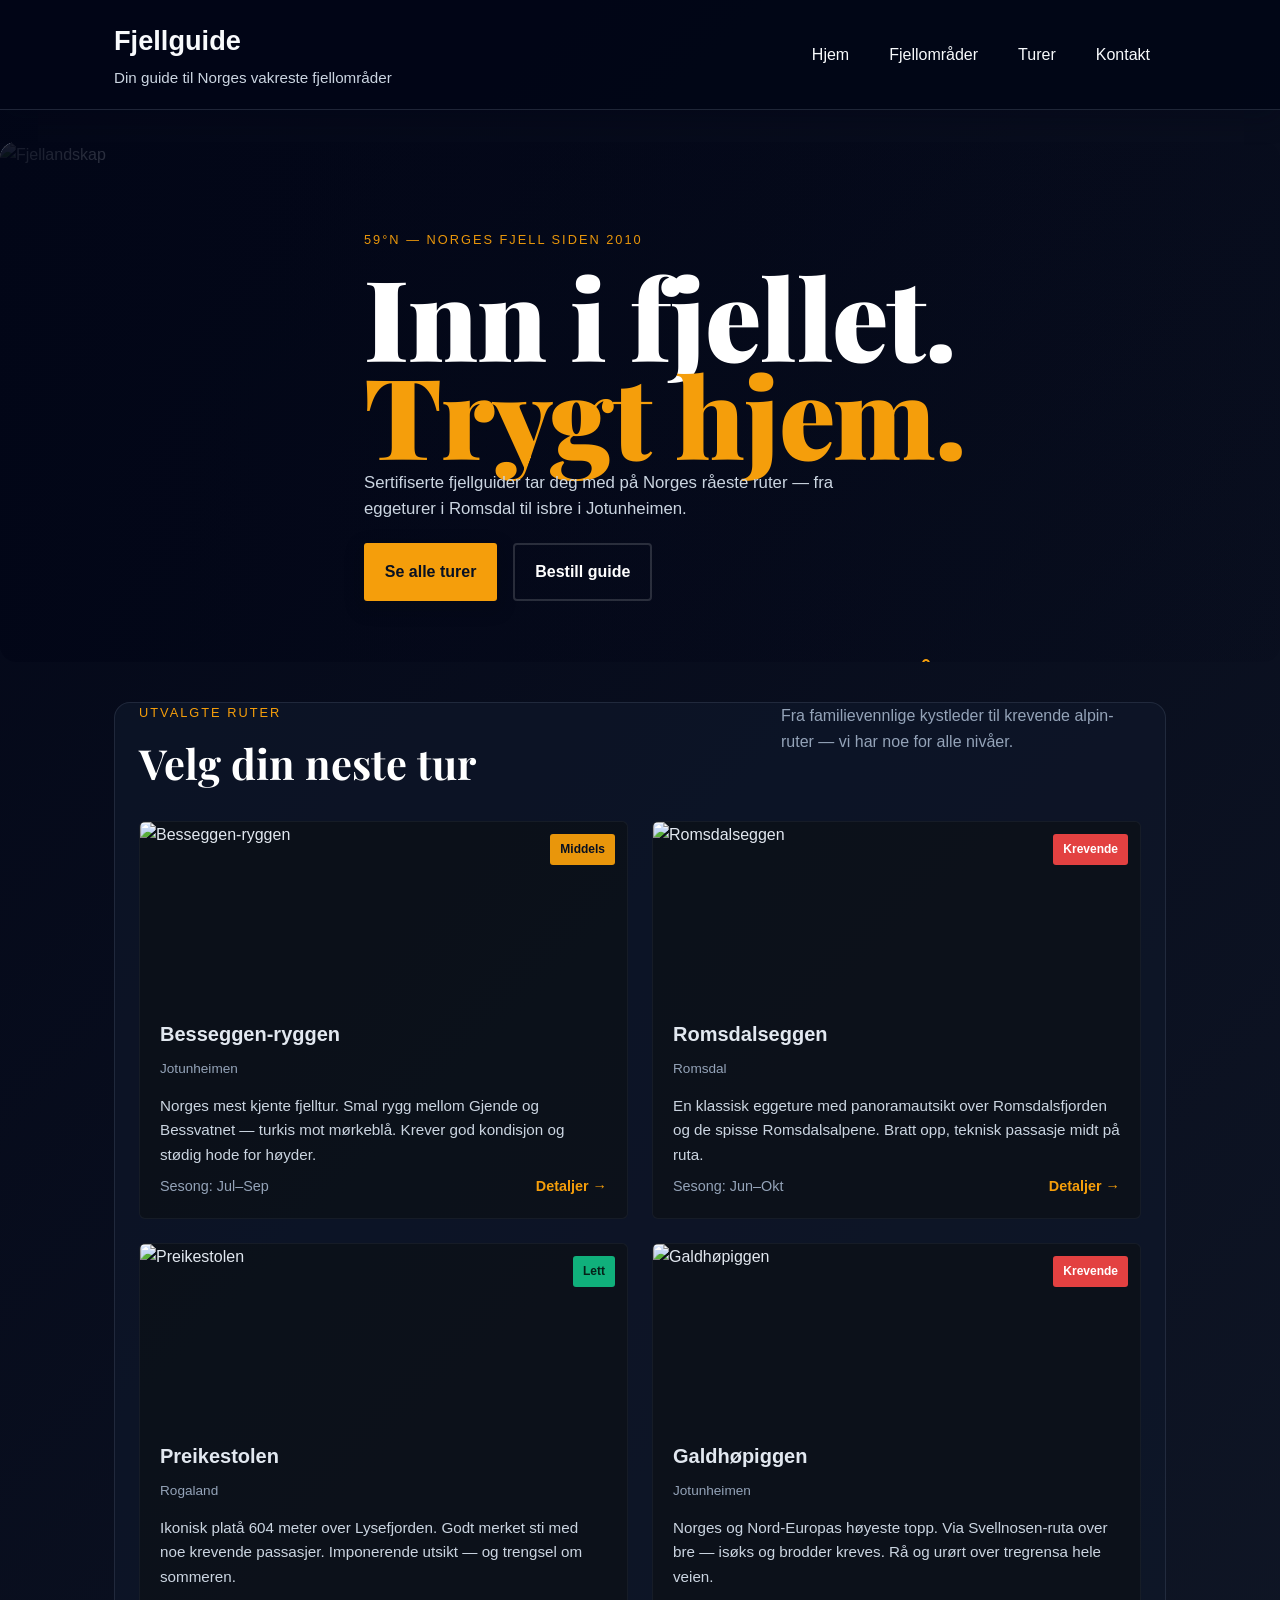
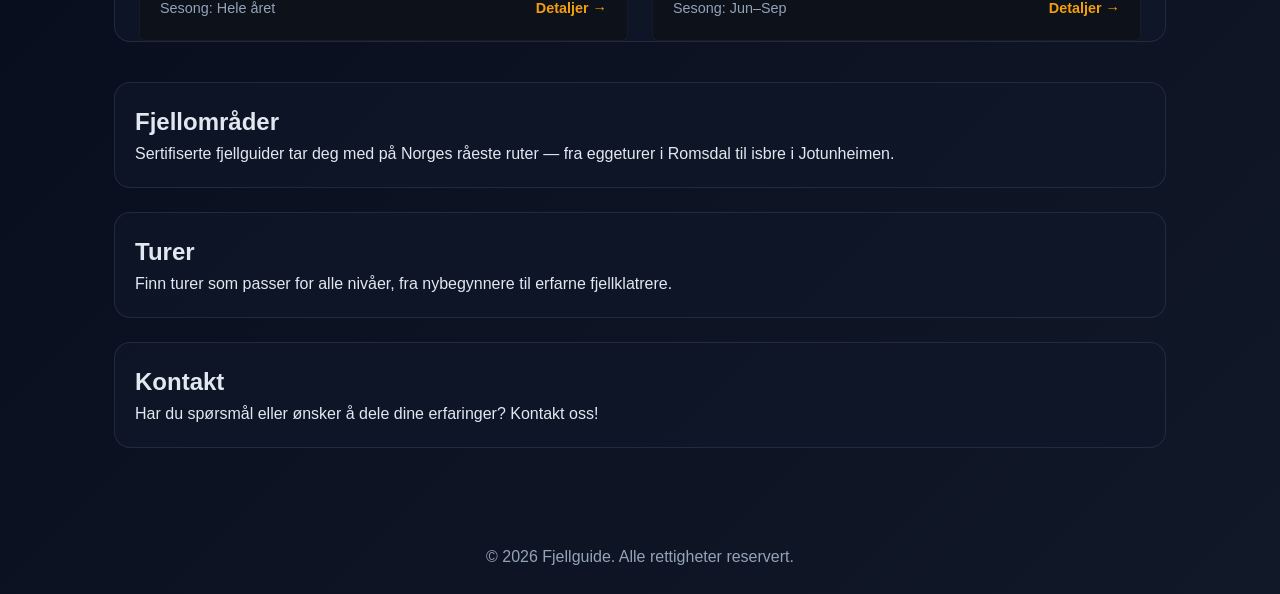
==== index.html @ 1e98d2ce "Init" ====
<!DOCTYPE html>
<html lang="en">
<head>
    <meta charset="UTF-8">
    <meta name="viewport" content="width=device-width, initial-scale=1.0">
    <title>Fjellguide</title>
    <link rel="stylesheet" href="css/style.css">
    <link href="https://fonts.googleapis.com/css2?family=Playfair+Display:wght@700;900&family=Inter:wght@300;400;600;700&display=swap" rel="stylesheet">
</head>
<body>
    <header class="site-header">
        <div class="header-content">
            <div class="brand">
                <h1>Fjellguide</h1>
                <h3>Din guide til Norges vakreste fjellområder</h3>
            </div>
            <nav class="top-nav">
                <ul>
                    <li><a href="index.html">Hjem</a></li>
                    <li><a href="#fjellområder">Fjellområder</a></li>
                    <li><a href="#turer">Turer</a></li>
                    <li><a href="#kontakt">Kontakt</a></li>
                </ul>
            </nav>
        </div>
    </header>
    <main>
        <section class="hero-section">
            <div class="hero-image">
                <img src="https://images.unsplash.com/photo-1775384354534-28cd63373a40?w=1600&h=900&fit=crop&auto=format" alt="Fjellandskap">
                <div class="hero-overlay">
                    <div class="hero-inner">
                        <div class="hero-topline">59°N — Norges fjell siden 2010</div>
                        <h1 class="hero-title">Inn i fjellet.<br><span class="accent">Trygt hjem.</span></h1>
                        <p class="hero-sub">Sertifiserte fjellguider tar deg med på Norges råeste ruter — fra eggeturer i Romsdal til isbre i Jotunheimen.</p>

                        <div class="hero-cta">
                            <a class="btn btn-primary" href="#turer">Se alle turer</a>
                            <a class="btn btn-outline" href="#kontakt">Bestill guide</a>
                        </div>

                        <div class="hero-stats">
                            <div class="stat">
                                <div class="stat-number">140+</div>
                                <div class="stat-label">Turer gjennomført</div>
                            </div>
                            <div class="stat">
                                <div class="stat-number">3</div>
                                <div class="stat-label">IFMGA-guider</div>
                            </div>
                            <div class="stat">
                                <div class="stat-number">100%</div>
                                <div class="stat-label">Sikkerhetsfokus</div>
                            </div>
                            <div class="stat">
                                <div class="stat-number">14 år</div>
                                <div class="stat-label">Erfaring i felt</div>
                            </div>
                        </div>
                    </div>
                </div>
            </div>
        </section>

        <section class="routes-section">
            <div class="section-inner">
                <div class="section-heading">
                    <div>
                        <div class="eyebrow">Utvalgte ruter</div>
                        <h2>Velg din neste tur</h2>
                    </div>
                    <p class="section-intro">Fra familievennlige kystleder til krevende alpin-ruter — vi har noe for alle nivåer.</p>
                </div>

                <div class="routes-grid" id="routes-grid">
                    <!-- Route cards will be rendered here by JavaScript -->
                </div>

                <!-- Modal for route details -->
                <div id="route-modal" class="modal" aria-hidden="true">
                    <div class="modal-backdrop" data-close></div>
                    <div class="modal-content" role="dialog" aria-modal="true" aria-labelledby="modal-title">
                        <button class="modal-close" data-close>⨯ Lukk</button>
                        <div class="modal-grid">
                            <div class="modal-media">
                                <img src="" alt="">
                            </div>
                            <div class="modal-body">
                                <h3 id="modal-title">Tittel</h3>
                                <div class="muted modal-region">Region</div>
                                <p class="modal-desc">Beskrivelse</p>

                                <div class="modal-meta">
                                    <div>
                                        <div class="meta-label">Distanse</div>
                                        <div class="meta-value modal-distance">—</div>
                                    </div>
                                    <div>
                                        <div class="meta-label">Høyde</div>
                                        <div class="meta-value modal-elevation">—</div>
                                    </div>
                                    <div>
                                        <div class="meta-label">Varighet</div>
                                        <div class="meta-value modal-duration">—</div>
                                    </div>
                                </div>

                                <div class="modal-season muted">Sesong: <span class="modal-season-val">—</span></div>
                            </div>
                        </div>
                    </div>
                </div>
            </div>
        </section>

        <section id="fjellområder">
            <h2>Fjellområder</h2>
            <p>Sertifiserte fjellguider tar deg med på Norges råeste ruter — fra eggeturer i Romsdal til isbre i Jotunheimen.</p>
        </section>
        <section id="turer">
            <h2>Turer</h2>
            <p>Finn turer som passer for alle nivåer, fra nybegynnere til erfarne fjellklatrere.</p>
        </section>
        <section id="kontakt">
            <h2>Kontakt</h2>
            <p>Har du spørsmål eller ønsker å dele dine erfaringer? Kontakt oss!</p>
        </section>
    </main>
    <footer>
        <p>&copy; 2026 Fjellguide. Alle rettigheter reservert.</p>
    </footer>
        <script>
                const ROUTES = [
                    {
                        id: 1,
                        name: "Besseggen-ryggen",
                        region: "Jotunheimen",
                        difficulty: "Middels",
                        duration: "6–8 timer",
                        elevation: "1743 moh",
                        distance: "18 km",
                        season: "Jul–Sep",
                        description:
                            "Norges mest kjente fjelltur. Smal rygg mellom Gjende og Bessvatnet — turkis mot mørkeblå. Krever god kondisjon og stødig hode for høyder.",
                        img: "https://images.unsplash.com/photo-1603084612671-be628f06dc06?w=800&h=520&fit=crop&auto=format",
                    },
                    {
                        id: 2,
                        name: "Romsdalseggen",
                        region: "Romsdal",
                        difficulty: "Krevende",
                        duration: "7–9 timer",
                        elevation: "1550 moh",
                        distance: "23 km",
                        season: "Jun–Okt",
                        description:
                            "En klassisk eggeture med panoramautsikt over Romsdalsfjorden og de spisse Romsdalsalpene. Bratt opp, teknisk passasje midt på ruta.",
                        img: "https://images.unsplash.com/photo-1518124880777-cf8c82231ffb?w=800&h=520&fit=crop&auto=format",
                    },
                    {
                        id: 3,
                        name: "Preikestolen",
                        region: "Rogaland",
                        difficulty: "Lett",
                        duration: "3–4 timer",
                        elevation: "604 moh",
                        distance: "8 km",
                        season: "Hele året",
                        description:
                            "Ikonisk platå 604 meter over Lysefjorden. Godt merket sti med noe krevende passasjer. Imponerende utsikt — og trengsel om sommeren.",
                        img: "https://images.unsplash.com/photo-1568376843280-2f6211bff966?w=800&h=520&fit=crop&auto=format",
                    },
                    {
                        id: 4,
                        name: "Galdhøpiggen",
                        region: "Jotunheimen",
                        difficulty: "Krevende",
                        duration: "8–10 timer",
                        elevation: "2469 moh",
                        distance: "16 km",
                        season: "Jun–Sep",
                        description:
                            "Norges og Nord-Europas høyeste topp. Via Svellnosen-ruta over bre — isøks og brodder kreves. Rå og urørt over tregrensa hele veien.",
                        img: "https://images.unsplash.com/photo-1520900575852-d7f230066c2d?w=800&h=520&fit=crop&auto=format",
                    },
                ];

                function renderRoutes() {
                    const container = document.getElementById('routes-grid');
                    if (!container) return;
                    container.innerHTML = ROUTES.map(r => `
                        <article class="route-card">
                            <div class="card-media">
                                <img src="${r.img}" alt="${r.name}">
                                <span class="badge ${r.difficulty === 'Krevende' ? 'badge-danger' : r.difficulty === 'Lett' ? 'badge-easy' : ''}">${r.difficulty}</span>
                            </div>
                            <div class="card-body">
                                <h3>${r.name}</h3>
                                <div class="muted">${r.region}</div>
                                <p>${r.description}</p>
                                <div class="card-footer">
                                    <div class="season">Sesong: ${r.season}</div>
                                    <a class="details" href="#" data-id="${r.id}">Detaljer →</a>
                                </div>
                            </div>
                        </article>
                    `).join('');
                    // attach click handler via delegation
                    container.querySelectorAll('.details').forEach(a => a.addEventListener('click', e => {
                        e.preventDefault();
                        const id = parseInt(a.getAttribute('data-id'), 10);
                        openRouteModal(id);
                    }));
                }

                document.addEventListener('DOMContentLoaded', renderRoutes);

                // Modal functions
                const modal = document.getElementById('route-modal');
                function openRouteModal(id) {
                    const r = ROUTES.find(x => x.id === id);
                    if (!r) return;
                    modal.querySelector('.modal-media img').src = r.img;
                    modal.querySelector('.modal-media img').alt = r.name;
                    modal.querySelector('#modal-title').textContent = r.name;
                    modal.querySelector('.modal-region').textContent = r.region;
                    modal.querySelector('.modal-desc').textContent = r.description;
                    modal.querySelector('.modal-distance').textContent = r.distance;
                    modal.querySelector('.modal-elevation').textContent = r.elevation;
                    modal.querySelector('.modal-duration').textContent = r.duration;
                    modal.querySelector('.modal-season-val').textContent = r.season;
                    modal.setAttribute('aria-hidden', 'false');
                    document.body.classList.add('modal-open');
                }

                function closeRouteModal() {
                    modal.setAttribute('aria-hidden', 'true');
                    document.body.classList.remove('modal-open');
                }

                // close on backdrop or close button
                modal.addEventListener('click', (e) => {
                    if (e.target.closest('[data-close]')) closeRouteModal();
                });

                // close on Esc
                document.addEventListener('keydown', (e) => {
                    if (e.key === 'Escape' && document.body.classList.contains('modal-open')) closeRouteModal();
                });
        </script>
</body>
</html>
---- css/style.css ----
* {
    margin: 0;
    padding: 0;
    box-sizing: border-box;
}

/* Prevent occasional horizontal scroll from full-bleed sections */
html, body {
    max-width: 100%;
    overflow-x: hidden;
}

body {
    font-family: Arial, sans-serif;
    line-height: 1.6;
    color: #e2e8f0;
    font-size: 1rem;
    background: linear-gradient(135deg, #020617 0%, #111827 100%);
}

.site-header {
    background: rgba(2, 6, 23, 0.95);
    color: #f8fafc;
    padding: 1.2rem 0;
    border-bottom: 1px solid rgba(148, 163, 184, 0.2);
    box-shadow: 0 8px 24px rgba(2, 6, 23, 0.25);
}

.header-content {
    max-width: 1100px;
    margin: 0 auto;
    padding: 0 1.5rem;
    display: flex;
    justify-content: space-between;
    align-items: center;
    gap: 1rem;
}

.brand h1 {
    font-size: 1.7rem;
    margin-bottom: 0.2rem;
}

.brand h3 {
    font-size: 0.95rem;
    font-weight: 400;
    color: #cbd5e1;
}

.top-nav ul {
    display: flex;
    gap: 0.5rem;
    list-style: none;
}

.top-nav a {
    color: #f8fafc;
    text-decoration: none;
    padding: 0.7rem 1rem;
    border-radius: 999px;
    transition: background-color 0.2s ease, color 0.2s ease;
}

.top-nav a:hover,
.top-nav a:focus {
    background-color: #38bdf8;
    color: #020617;
}

main {
    max-width: 1100px;
    margin: 0 auto;
    padding: 2rem 1.5rem 3rem;
}

section {
    margin-bottom: 1.5rem;
    padding: 1.25rem;
    background: rgba(15, 23, 42, 0.7);
    border: 1px solid rgba(148, 163, 184, 0.15);
    border-radius: 1rem;
}

.hero-section {
    padding: 0;
    background: transparent;
    border: none;
    /* safer full-bleed: center then extend to viewport edges */
    position: relative;
    left: 50%;
    right: 50%;
    margin-left: -50vw;
    margin-right: -50vw;
    width: 100vw;
    overflow: hidden;
}

.hero-image {
    position: relative;
    overflow: hidden;
    border-radius: 0;
    min-height: 520px;
}

.hero-image img {
    width: 100%;
    height: 100%;
    object-fit: cover;
    display: block;
}


.hero-overlay {
    position: absolute;
    inset: 0;
    background: linear-gradient(90deg, rgba(2, 6, 23, 0.75) 0%, rgba(2, 6, 23, 0.2) 100%);
    display: flex;
    flex-direction: column;
    justify-content: flex-start;
    padding: 0;
    color: #f8fafc;
}

.hero-inner {
    max-width: 760px;
    margin: 0 auto;
    padding: 5.5rem 3rem 2rem 6.5rem; /* push text further left */
}

.hero-overlay h2 {
    font-size: 2rem;
    margin-bottom: 0.5rem;
}

.hero-overlay p {
    font-size: 1.05rem;
    max-width: 500px;
}

/* New hero styles to match provided design */
.hero-topline {
    font-size: 0.8rem;
    letter-spacing: 2px;
    text-transform: uppercase;
    color: #f59e0b;
    margin-bottom: 1rem;
    opacity: 0.95;
}

.hero-title {
    font-family: 'Playfair Display', Georgia, serif;
    font-weight: 900;
    font-size: 7rem;
    line-height: 0.88;
    margin: 0 0 0.35rem 0;
    color: #fff;
    letter-spacing: -1px;
}

.hero-title .accent {
    color: #f59e0b;
}

.hero-sub {
    color: #cbd5e1;
    max-width: 560px;
    margin-bottom: 1.25rem;
    font-size: 1.05rem;
}

.hero-cta {
    display: flex;
    gap: 1rem;
    margin-bottom: 1.25rem;
}

.btn {
    display: inline-block;
    padding: 0.85rem 1.25rem;
    border-radius: 4px;
    text-decoration: none;
    font-weight: 600;
}

.btn-primary {
    background: #f59e0b;
    color: #071022;
}

.btn-outline {
    border: 2px solid rgba(255,255,255,0.15);
    color: #fff;
    background: transparent;
}

.hero-stats {
    display: flex;
    gap: 3.25rem;
    margin-top: 3rem;
    align-items: flex-end;
}

.stat {
    display: flex;
    flex-direction: column;
}

.stat-number {
    font-weight: 900;
    color: #f59e0b;
    font-size: 2rem;
}

/* Align stats lower-left like reference */
.hero-inner .hero-stats { order: 3; }

/* Make primary CTA bolder and larger */
.btn-primary {
    padding: 1rem 1.3rem;
    border-radius: 3px;
    box-shadow: 0 6px 18px rgba(5,10,15,0.35);
}

/* Slightly reduce overall overlay opacity to show more image */
.hero-overlay { background: linear-gradient(90deg, rgba(2,6,23,0.86) 0%, rgba(2,6,23,0.45) 28%, rgba(2,6,23,0.08) 100%); }

/* stronger left-side overlay and image positioning to match reference */
.hero-overlay {
    background: linear-gradient(90deg, rgba(2, 6, 23, 0.92) 0%, rgba(2, 6, 23, 0.55) 30%, rgba(2,6,23,0.15) 100%);
}
.hero-image img { object-position: center right; }

.stat-label {
    font-size: 0.75rem;
    text-transform: uppercase;
    color: rgba(203,213,225,0.8);
    letter-spacing: 1px;
}

@media (max-width: 900px) {
    .hero-title { font-size: 3rem; }
    .hero-image { min-height: 420px; }
    .hero-inner { padding: 3.25rem 1.25rem 1.5rem; max-width: 620px; padding-left: 2.25rem; }
}

@media (max-width: 600px) {
    .header-content { padding: 0 1rem; }
    .hero-title { font-size: 2.1rem; }
    .hero-inner { padding: 2rem 1rem; max-width: 100%; }
    .hero-stats { gap: 1rem; flex-wrap: wrap; }
}

footer {
    text-align: center;
    padding: 1.5rem;
    color: #94a3b8;
}

/* Routes / Cards section */
.routes-section {
    max-width: 1100px;
    margin: 2.5rem auto;
    padding: 0 1.5rem;
}

.section-heading {
    display: flex;
    justify-content: space-between;
    gap: 1.5rem;
    align-items: flex-start;
    margin-bottom: 1.25rem;
}

.eyebrow {
    color: #f59e0b;
    text-transform: uppercase;
    letter-spacing: 2px;
    font-size: 0.8rem;
    margin-bottom: 0.4rem;
}

.section-heading h2 {
    font-family: 'Playfair Display', Georgia, serif;
    font-size: 2.6rem;
    margin: 0;
    color: #fff;
}

.section-intro {
    color: #94a3b8;
    max-width: 360px;
}

.routes-grid {
    display: grid;
    grid-template-columns: repeat(2, 1fr);
    gap: 1.5rem;
    margin-top: 1.5rem;
}

.route-card {
    background: rgba(12,16,19,0.6);
    border: 1px solid rgba(148,163,184,0.08);
    border-radius: 6px;
    overflow: hidden;
    display: flex;
    flex-direction: column;
}

.card-media {
    position: relative;
    height: 180px;
    overflow: hidden;
}

.card-media img {
    width: 100%;
    height: 100%;
    object-fit: cover;
    display: block;
    transition: transform 0.4s ease;
}

.route-card:hover .card-media img { transform: scale(1.03); }

.badge {
    position: absolute;
    right: 12px;
    top: 12px;
    background: rgba(245,158,11,0.95);
    color: #071022;
    padding: 6px 10px;
    border-radius: 3px;
    font-weight: 700;
    font-size: 0.75rem;
}

.badge-danger { background: rgba(239,68,68,0.95); color: #fff; }
.badge-easy { background: rgba(16,185,129,0.95); color: #062018; }

.card-body {
    padding: 1rem 1.25rem 1.25rem;
    display: flex;
    flex-direction: column;
    gap: 0.5rem;
}

.card-body h3 {
    margin: 0;
    font-size: 1.25rem;
}

.muted { color: #94a3b8; font-size: 0.85rem; }

.card-body p { color: #cbd5e1; font-size: 0.95rem; margin-top: 0.4rem; }

.card-footer {
    margin-top: auto;
    display: flex;
    justify-content: space-between;
    align-items: center;
    color: #94a3b8;
    font-size: 0.9rem;
}

.details { color: #f59e0b; text-decoration: none; font-weight: 700; }

@media (max-width: 900px) {
    .routes-grid { grid-template-columns: 1fr; }
    .section-heading { flex-direction: column; align-items: flex-start; }
}

/* Modal styles */
.modal {
    position: fixed;
    inset: 0;
    display: none;
    align-items: center;
    justify-content: center;
    z-index: 1200;
}
.modal[aria-hidden="false"] { display: flex; }
.modal-backdrop {
    position: absolute;
    inset: 0;
    background: rgba(2,6,23,0.6);
}
.modal-content {
    position: relative;
    width: min(1100px, 96%);
    max-height: 86vh;
    overflow: auto;
    background: linear-gradient(180deg, rgba(6,10,15,0.95), rgba(8,12,16,0.98));
    border-radius: 8px;
    padding: 1rem;
    box-shadow: 0 20px 60px rgba(2,6,23,0.6);
}
.modal-close {
    position: absolute;
    right: 12px;
    top: 12px;
    background: transparent;
    border: none;
    color: #f59e0b;
    font-weight: 700;
    cursor: pointer;
}
.modal-grid { display: grid; grid-template-columns: 1fr 1fr; gap: 1rem; align-items: start; }
.modal-media img { width: 100%; height: 100%; object-fit: cover; border-radius: 6px; }
.modal-body { padding: 0.5rem 0; }
.modal-desc { color: #cbd5e1; margin: 0.5rem 0 1rem; }
.modal-meta { display:flex; gap: 2rem; margin-top: 1rem; }
.meta-label { color: #94a3b8; font-size: 0.75rem; text-transform: uppercase; }
.meta-value { font-weight: 800; color: #fff; }
.modal-season { margin-top: 1rem; color: #94a3b8; }

@media (max-width: 800px) { .modal-grid { grid-template-columns: 1fr; } .modal-content { padding: 0.75rem; } }
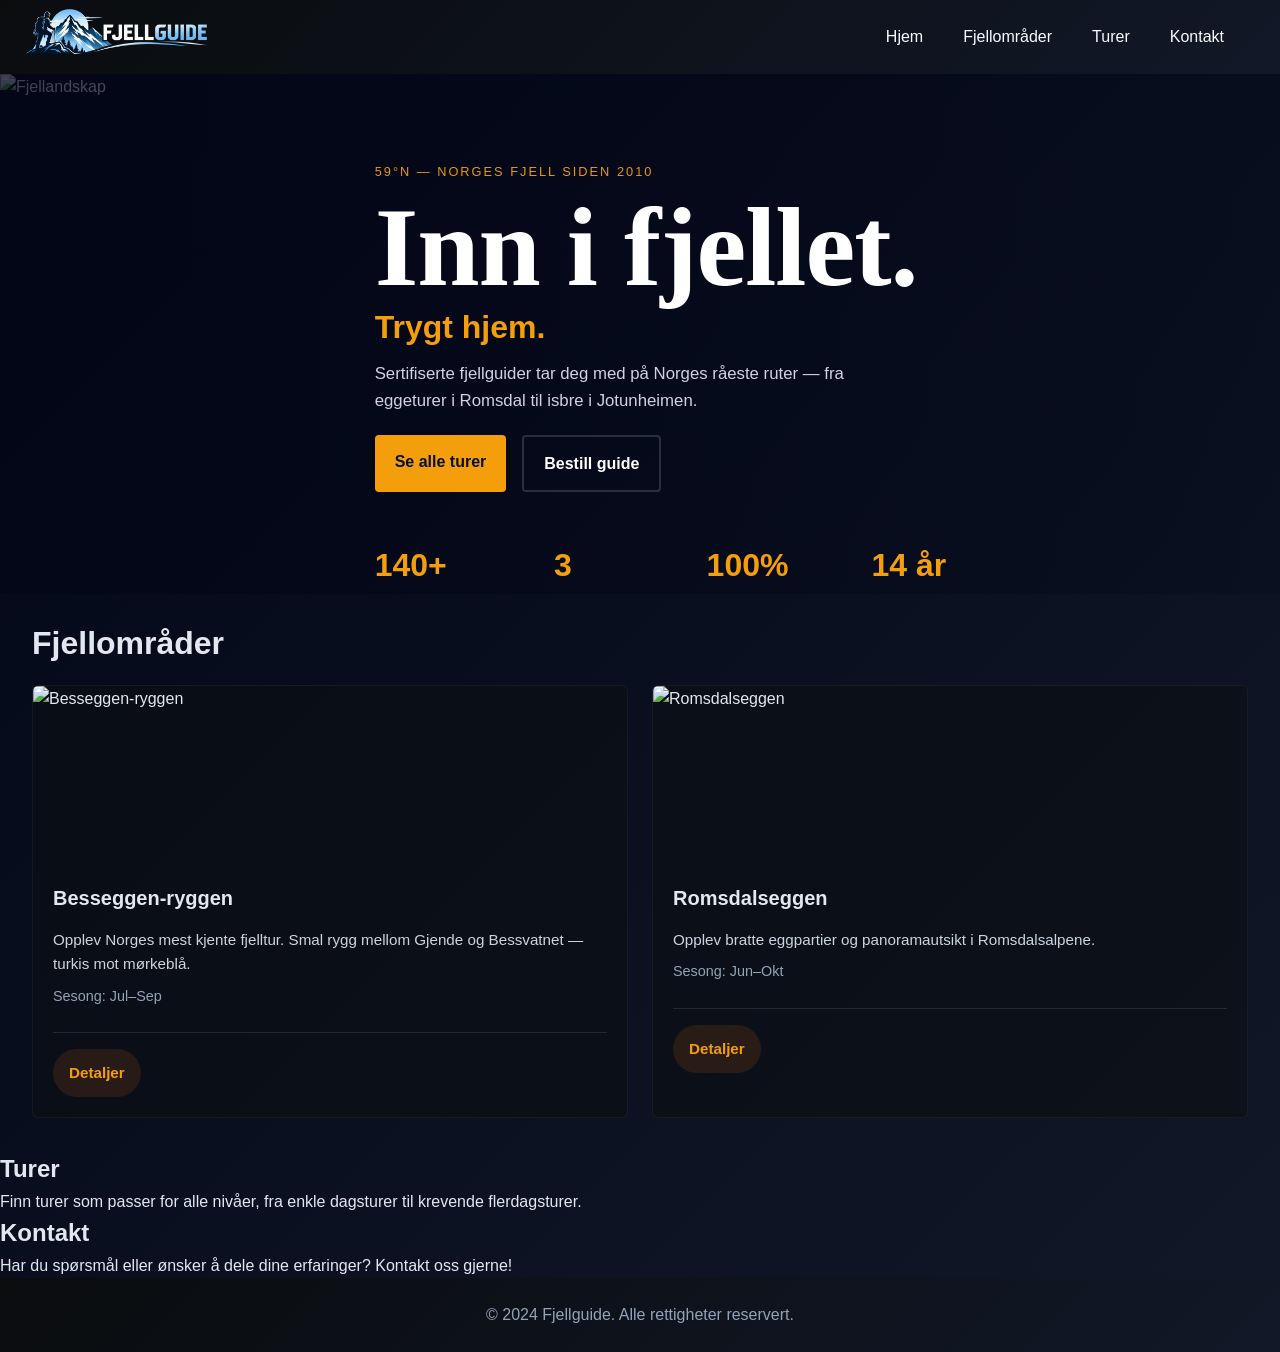
==== commit 62a7263c: "Changes" ====
--- a/index.html
+++ b/index.html
@@ -1,19 +1,15 @@
 <!DOCTYPE html>
-<html lang="en">
+<html lang="no">
 <head>
     <meta charset="UTF-8">
     <meta name="viewport" content="width=device-width, initial-scale=1.0">
     <title>Fjellguide</title>
-    <link rel="stylesheet" href="css/style.css">
-    <link href="https://fonts.googleapis.com/css2?family=Playfair+Display:wght@700;900&family=Inter:wght@300;400;600;700&display=swap" rel="stylesheet">
+    <link rel="stylesheet" href="css/styles.css">
 </head>
 <body>
-    <header class="site-header">
+    <header>
+        <a href="index.html"><img src="images/LogoFjellguiden.png" alt="Fjellguide Logo" class="logo"></a>
         <div class="header-content">
-            <div class="brand">
-                <h1>Fjellguide</h1>
-                <h3>Din guide til Norges vakreste fjellområder</h3>
-            </div>
             <nav class="top-nav">
                 <ul>
                     <li><a href="index.html">Hjem</a></li>
@@ -31,7 +27,8 @@
                 <div class="hero-overlay">
                     <div class="hero-inner">
                         <div class="hero-topline">59°N — Norges fjell siden 2010</div>
-                        <h1 class="hero-title">Inn i fjellet.<br><span class="accent">Trygt hjem.</span></h1>
+                        <h1 class="hero-title">Inn i fjellet.</h1>
+                        <h2 class="hero-subtitle">Trygt hjem.</h2>
                         <p class="hero-sub">Sertifiserte fjellguider tar deg med på Norges råeste ruter — fra eggeturer i Romsdal til isbre i Jotunheimen.</p>
 
                         <div class="hero-cta">
@@ -61,193 +58,69 @@
                 </div>
             </div>
         </section>
-
-        <section class="routes-section">
-            <div class="section-inner">
-                <div class="section-heading">
-                    <div>
-                        <div class="eyebrow">Utvalgte ruter</div>
-                        <h2>Velg din neste tur</h2>
-                    </div>
-                    <p class="section-intro">Fra familievennlige kystleder til krevende alpin-ruter — vi har noe for alle nivåer.</p>
-                </div>
-
-                <div class="routes-grid" id="routes-grid">
-                    <!-- Route cards will be rendered here by JavaScript -->
-                </div>
-
-                <!-- Modal for route details -->
-                <div id="route-modal" class="modal" aria-hidden="true">
-                    <div class="modal-backdrop" data-close></div>
-                    <div class="modal-content" role="dialog" aria-modal="true" aria-labelledby="modal-title">
-                        <button class="modal-close" data-close>⨯ Lukk</button>
-                        <div class="modal-grid">
-                            <div class="modal-media">
-                                <img src="" alt="">
-                            </div>
-                            <div class="modal-body">
-                                <h3 id="modal-title">Tittel</h3>
-                                <div class="muted modal-region">Region</div>
-                                <p class="modal-desc">Beskrivelse</p>
-
-                                <div class="modal-meta">
-                                    <div>
-                                        <div class="meta-label">Distanse</div>
-                                        <div class="meta-value modal-distance">—</div>
-                                    </div>
-                                    <div>
-                                        <div class="meta-label">Høyde</div>
-                                        <div class="meta-value modal-elevation">—</div>
-                                    </div>
-                                    <div>
-                                        <div class="meta-label">Varighet</div>
-                                        <div class="meta-value modal-duration">—</div>
-                                    </div>
-                                </div>
-
-                                <div class="modal-season muted">Sesong: <span class="modal-season-val">—</span></div>
-                            </div>
-                        </div>
-                    </div>
-                </div>
-            </div>
-        </section>
-
         <section id="fjellområder">
             <h2>Fjellområder</h2>
-            <p>Sertifiserte fjellguider tar deg med på Norges råeste ruter — fra eggeturer i Romsdal til isbre i Jotunheimen.</p>
+            <div class="routes-grid">
+                <article class="route-card">
+                    <div class="card-media">
+                        <img src="https://images.unsplash.com/photo-1603084612671-be628f06dc06?w=800&h=520&fit=crop&auto=format" alt="Besseggen-ryggen">
+                    </div>
+                    <div class="card-body">
+                        <h3>Besseggen-ryggen</h3>
+                        <p>Opplev Norges mest kjente fjelltur. Smal rygg mellom Gjende og Bessvatnet — turkis mot mørkeblå.</p>
+                        <div class="card-footer">
+                            <div class="season">Sesong: Jul–Sep</div>
+                        </div>
+                        <details class="route-details">
+                            <summary>Detaljer</summary>
+                            <div class="route-detail-row"><span class="detail-label">Navn:</span><span>Besseggen-ryggen</span></div>
+                            <div class="route-detail-row"><span class="detail-label">Region:</span><span>Jotunheimen</span></div>
+                            <div class="route-detail-row"><span class="detail-label">Vanskelighetsgrad:</span><span>Middels</span></div>
+                            <div class="route-detail-row"><span class="detail-label">Varighet:</span><span>6–8 timer</span></div>
+                            <div class="route-detail-row"><span class="detail-label">Høyde:</span><span>1743 moh</span></div>
+                            <div class="route-detail-row"><span class="detail-label">Distanse:</span><span>18 km</span></div>
+                            <div class="route-detail-row"><span class="detail-label">Sesong:</span><span>Jul–Sep</span></div>
+                            <div class="route-detail-row"><span class="detail-label">Beskrivelse:</span><span>Norges mest kjente fjelltur. Smal rygg mellom Gjende og Bessvatnet — turkis mot mørkeblå. Krever god kondisjon og stødig hode for høyder.</span></div>
+                        </details>
+                    </div>
+                </article>
+                <article class="route-card">
+                    <div class="card-media">
+                        <img src="https://images.unsplash.com/photo-1518124880777-cf8c82231ffb?w=800&h=520&fit=crop&auto=format" alt="Romsdalseggen">
+                    </div>
+                    <div class="card-body">
+                        <h3>Romsdalseggen</h3>
+                        <p>Opplev bratte eggpartier og panoramautsikt i Romsdalsalpene.</p>
+                        <div class="card-footer">
+                            <div class="season">Sesong: Jun–Okt</div>
+                        </div>
+                        <details class="route-details">
+                            <summary>Detaljer</summary>
+                            <div class="route-detail-row"><span class="detail-label">Navn:</span><span>Romsdalseggen</span></div>
+                            <div class="route-detail-row"><span class="detail-label">Region:</span><span>Romsdal</span></div>
+                            <div class="route-detail-row"><span class="detail-label">Vanskelighetsgrad:</span><span>Krevende</span></div>
+                            <div class="route-detail-row"><span class="detail-label">Varighet:</span><span>7–9 timer</span></div>
+                            <div class="route-detail-row"><span class="detail-label">Høyde:</span><span>1550 moh</span></div>
+                            <div class="route-detail-row"><span class="detail-label">Distanse:</span><span>23 km</span></div>
+                            <div class="route-detail-row"><span class="detail-label">Sesong:</span><span>Jun–Okt</span></div>
+                            <div class="route-detail-row"><span class="detail-label">Beskrivelse:</span><span>En klassisk eggeture med panoramautsikt over Romsdalsfjorden og de spisse Romsdalsalpene. Bratt opp, teknisk passasje midt på ruta.</span></div>
+                        </details>
+                    </div>
+                </article>
+            </div>
         </section>
         <section id="turer">
             <h2>Turer</h2>
-            <p>Finn turer som passer for alle nivåer, fra nybegynnere til erfarne fjellklatrere.</p>
+            <p>Finn turer som passer for alle nivåer, fra enkle dagsturer til krevende flerdagsturer.</p>
         </section>
         <section id="kontakt">
             <h2>Kontakt</h2>
-            <p>Har du spørsmål eller ønsker å dele dine erfaringer? Kontakt oss!</p>
+            <p>Har du spørsmål eller ønsker å dele dine erfaringer? Kontakt oss gjerne!</p>
         </section>
     </main>
     <footer>
-        <p>&copy; 2026 Fjellguide. Alle rettigheter reservert.</p>
+        <p>&copy; 2024 Fjellguide. Alle rettigheter reservert.</p>
     </footer>
-        <script>
-                const ROUTES = [
-                    {
-                        id: 1,
-                        name: "Besseggen-ryggen",
-                        region: "Jotunheimen",
-                        difficulty: "Middels",
-                        duration: "6–8 timer",
-                        elevation: "1743 moh",
-                        distance: "18 km",
-                        season: "Jul–Sep",
-                        description:
-                            "Norges mest kjente fjelltur. Smal rygg mellom Gjende og Bessvatnet — turkis mot mørkeblå. Krever god kondisjon og stødig hode for høyder.",
-                        img: "https://images.unsplash.com/photo-1603084612671-be628f06dc06?w=800&h=520&fit=crop&auto=format",
-                    },
-                    {
-                        id: 2,
-                        name: "Romsdalseggen",
-                        region: "Romsdal",
-                        difficulty: "Krevende",
-                        duration: "7–9 timer",
-                        elevation: "1550 moh",
-                        distance: "23 km",
-                        season: "Jun–Okt",
-                        description:
-                            "En klassisk eggeture med panoramautsikt over Romsdalsfjorden og de spisse Romsdalsalpene. Bratt opp, teknisk passasje midt på ruta.",
-                        img: "https://images.unsplash.com/photo-1518124880777-cf8c82231ffb?w=800&h=520&fit=crop&auto=format",
-                    },
-                    {
-                        id: 3,
-                        name: "Preikestolen",
-                        region: "Rogaland",
-                        difficulty: "Lett",
-                        duration: "3–4 timer",
-                        elevation: "604 moh",
-                        distance: "8 km",
-                        season: "Hele året",
-                        description:
-                            "Ikonisk platå 604 meter over Lysefjorden. Godt merket sti med noe krevende passasjer. Imponerende utsikt — og trengsel om sommeren.",
-                        img: "https://images.unsplash.com/photo-1568376843280-2f6211bff966?w=800&h=520&fit=crop&auto=format",
-                    },
-                    {
-                        id: 4,
-                        name: "Galdhøpiggen",
-                        region: "Jotunheimen",
-                        difficulty: "Krevende",
-                        duration: "8–10 timer",
-                        elevation: "2469 moh",
-                        distance: "16 km",
-                        season: "Jun–Sep",
-                        description:
-                            "Norges og Nord-Europas høyeste topp. Via Svellnosen-ruta over bre — isøks og brodder kreves. Rå og urørt over tregrensa hele veien.",
-                        img: "https://images.unsplash.com/photo-1520900575852-d7f230066c2d?w=800&h=520&fit=crop&auto=format",
-                    },
-                ];
 
-                function renderRoutes() {
-                    const container = document.getElementById('routes-grid');
-                    if (!container) return;
-                    container.innerHTML = ROUTES.map(r => `
-                        <article class="route-card">
-                            <div class="card-media">
-                                <img src="${r.img}" alt="${r.name}">
-                                <span class="badge ${r.difficulty === 'Krevende' ? 'badge-danger' : r.difficulty === 'Lett' ? 'badge-easy' : ''}">${r.difficulty}</span>
-                            </div>
-                            <div class="card-body">
-                                <h3>${r.name}</h3>
-                                <div class="muted">${r.region}</div>
-                                <p>${r.description}</p>
-                                <div class="card-footer">
-                                    <div class="season">Sesong: ${r.season}</div>
-                                    <a class="details" href="#" data-id="${r.id}">Detaljer →</a>
-                                </div>
-                            </div>
-                        </article>
-                    `).join('');
-                    // attach click handler via delegation
-                    container.querySelectorAll('.details').forEach(a => a.addEventListener('click', e => {
-                        e.preventDefault();
-                        const id = parseInt(a.getAttribute('data-id'), 10);
-                        openRouteModal(id);
-                    }));
-                }
-
-                document.addEventListener('DOMContentLoaded', renderRoutes);
-
-                // Modal functions
-                const modal = document.getElementById('route-modal');
-                function openRouteModal(id) {
-                    const r = ROUTES.find(x => x.id === id);
-                    if (!r) return;
-                    modal.querySelector('.modal-media img').src = r.img;
-                    modal.querySelector('.modal-media img').alt = r.name;
-                    modal.querySelector('#modal-title').textContent = r.name;
-                    modal.querySelector('.modal-region').textContent = r.region;
-                    modal.querySelector('.modal-desc').textContent = r.description;
-                    modal.querySelector('.modal-distance').textContent = r.distance;
-                    modal.querySelector('.modal-elevation').textContent = r.elevation;
-                    modal.querySelector('.modal-duration').textContent = r.duration;
-                    modal.querySelector('.modal-season-val').textContent = r.season;
-                    modal.setAttribute('aria-hidden', 'false');
-                    document.body.classList.add('modal-open');
-                }
-
-                function closeRouteModal() {
-                    modal.setAttribute('aria-hidden', 'true');
-                    document.body.classList.remove('modal-open');
-                }
-
-                // close on backdrop or close button
-                modal.addEventListener('click', (e) => {
-                    if (e.target.closest('[data-close]')) closeRouteModal();
-                });
-
-                // close on Esc
-                document.addEventListener('keydown', (e) => {
-                    if (e.key === 'Escape' && document.body.classList.contains('modal-open')) closeRouteModal();
-                });
-        </script>
 </body>
-</html>
-
+</html>
--- a/css/styles.css
+++ b/css/styles.css
@@ -0,0 +1,300 @@
+* {
+    margin: 0;
+    padding: 0;
+    box-sizing: border-box;
+}
+
+body {
+    font-family: Arial, sans-serif;
+    line-height: 1.6;
+    color: #e2e8f0;
+    font-size: 1rem;
+    background: linear-gradient(135deg, #020617 0%, #111827 100%);
+}
+
+header {
+    background: linear-gradient(135deg, #0a0c0e 0%, #111827 100%);
+    display: flex;
+    align-items: center;
+    justify-content: flex-start;
+    padding: 0.5rem 1rem;
+}
+
+footer {
+    background: linear-gradient(135deg, #0a0c0e 0%, #111827 100%);
+    text-align: center;
+    padding: 1.5rem;
+    color: #94a3b8;
+}
+
+.header-content {
+    max-width: 1100px;
+    margin: 0 auto;
+    padding: 0 1.5rem;
+    display: flex;
+    justify-content: flex-end; 
+    align-items: center;
+    gap: 1rem;
+    flex: 1; 
+}
+
+.logo {
+    width: 200px;
+    height: 50px;
+    border-radius: 10%;
+    object-fit: cover;
+}
+
+.top-nav ul {
+    display: flex;
+    gap: 0.5rem;
+    list-style: none;
+}
+
+.top-nav a {
+    color: #f8fafc;
+    text-decoration: none;
+    padding: 0.7rem 1rem;
+    border-radius: 999px;
+    transition: background-color 0.2s ease, color 0.2s ease;
+}
+
+.top-nav a:hover,
+.top-nav a:focus {
+    background-color: #38bdf8;
+    color: #020617;
+}
+
+.hero-image {
+    position: relative;
+    overflow: hidden;
+    border-radius: 0;
+    min-height: 520px;
+}
+
+.hero-image img {
+    width: 100%;
+    height: 100%;
+    object-fit: cover;
+    display: block;
+}
+
+.hero-overlay {
+    position: absolute;
+    inset: 0;
+    background: linear-gradient(90deg, rgba(2, 6, 23, 0.75) 0%, rgba(2, 6, 23, 0.2) 100%);
+    display: flex;
+    flex-direction: column;
+    justify-content: flex-start;
+    padding: 0;
+    color: #f8fafc;
+}
+
+.hero-inner {
+    max-width: 760px;
+    margin: 0 auto;
+    padding: 5.5rem 3rem 2rem 6.5rem;
+}
+
+.hero-overlay h2 {
+    font-size: 2rem;
+    margin-bottom: 0.5rem;
+}
+
+.hero-overlay p {
+    font-size: 1.05rem;
+    max-width: 500px;
+}
+
+.hero-topline {
+    font-size: 0.8rem;
+    letter-spacing: 2px;
+    text-transform: uppercase;
+    color: #f59e0b;
+    margin-bottom: 1rem;
+    opacity: 0.95;
+}
+
+.hero-title {
+    font-family: 'Playfair Display', Georgia, serif;
+    font-weight: 900;
+    font-size: 7rem;
+    line-height: 0.88;
+    margin: 0 0 0.35rem 0;
+    color: #fff;
+    letter-spacing: -1px;
+}
+
+.btn {
+    display: inline-block;
+    padding: 0.85rem 1.25rem;
+    border-radius: 4px;
+    text-decoration: none;
+    font-weight: 600;
+}
+
+.btn-primary {
+    background: #f59e0b;
+    color: #071022;
+}
+
+.btn-outline {
+    border: 2px solid rgba(255,255,255,0.15);
+    color: #fff;
+    background: transparent;
+}
+
+.hero-subtitle {
+    color: #f59e0b;
+}
+
+.hero-sub {
+    color: #cbd5e1;
+    max-width: 560px;
+    margin-bottom: 1.25rem;
+    font-size: 1.05rem;
+}
+
+.hero-cta {
+    display: flex;
+    gap: 1rem;
+    margin-bottom: 1.25rem;
+}
+
+.hero-stats {
+    display: flex;
+    gap: 3.25rem;
+    margin-top: 3rem;
+    align-items: flex-end;
+}
+
+.stat {
+    display: flex;
+    flex-direction: column;
+}
+
+.stat-number {
+    font-weight: 900;
+    color: #f59e0b;
+    font-size: 2rem;
+}
+
+.route-card {
+    background: rgba(12,16,19,0.6);
+    border: 1px solid rgba(148,163,184,0.08);
+    border-radius: 6px;
+    overflow: hidden;
+    display: flex;
+    flex-direction: column;
+}
+
+#fjellområder {
+    padding: 1.5rem 2rem 2rem;
+}
+
+#fjellområder h2 {
+    margin-bottom: 1rem;
+    font-size: 2rem;
+}
+
+#fjellområder .routes-grid {
+    display: grid;
+    grid-template-columns: repeat(2, minmax(0, 1fr));
+    gap: 1.5rem;
+}
+
+
+
+.card-media {
+    position: relative;
+    height: 180px;
+    overflow: hidden;
+}
+
+.card-media img {
+    width: 100%;
+    height: 100%;
+    object-fit: cover;
+    display: block;
+    transition: transform 0.4s ease;
+}
+
+.card-body {
+    padding: 1rem 1.25rem 1.25rem;
+    display: flex;
+    flex-direction: column;
+    gap: 0.5rem;
+}
+
+.card-body h3 {
+    margin: 0;
+    font-size: 1.25rem;
+}
+
+.card-body p { color: #cbd5e1; font-size: 0.95rem; margin-top: 0.4rem; }
+
+.card-footer {
+    margin-top: auto;
+    display: flex;
+    justify-content: space-between;
+    align-items: center;
+    color: #94a3b8;
+    font-size: 0.9rem;
+}
+
+.route-details {
+    margin-top: 1rem;
+    padding-top: 1rem;
+    border-top: 1px solid rgba(203,213,225,0.12);
+    display: grid;
+    gap: 0.75rem;
+    color: #e2e8f0;
+    font-size: 0.95rem;
+}
+
+.route-details summary {
+    cursor: pointer;
+    list-style: none;
+    padding: 0.75rem 1rem;
+    border-radius: 999px;
+    background: rgba(249,115,22,0.12);
+    color: #f59e0b;
+    font-weight: 700;
+    width: fit-content;
+    transition: background 0.2s ease, transform 0.2s ease;
+}
+
+.route-details summary::-webkit-details-marker {
+    display: none;
+}
+
+.route-details[open] summary {
+    background: rgba(249,115,22,0.18);
+}
+
+.route-details[open] summary::after {
+    content: "Lukk";
+    margin-left: 0.5rem;
+    color: #f8fafc;
+    font-weight: 600;
+}
+
+.route-detail-row {
+    display: flex;
+    justify-content: space-between;
+    gap: 0.75rem;
+    align-items: baseline;
+}
+
+.detail-label {
+    color: #f59e0b;
+    font-weight: 700;
+}
+
+.details { color: #f59e0b; text-decoration: none; font-weight: 700; }
+
+@media (max-width: 860px) {
+    #fjellområder .routes-grid {
+        grid-template-columns: 1fr;
+    }
+}
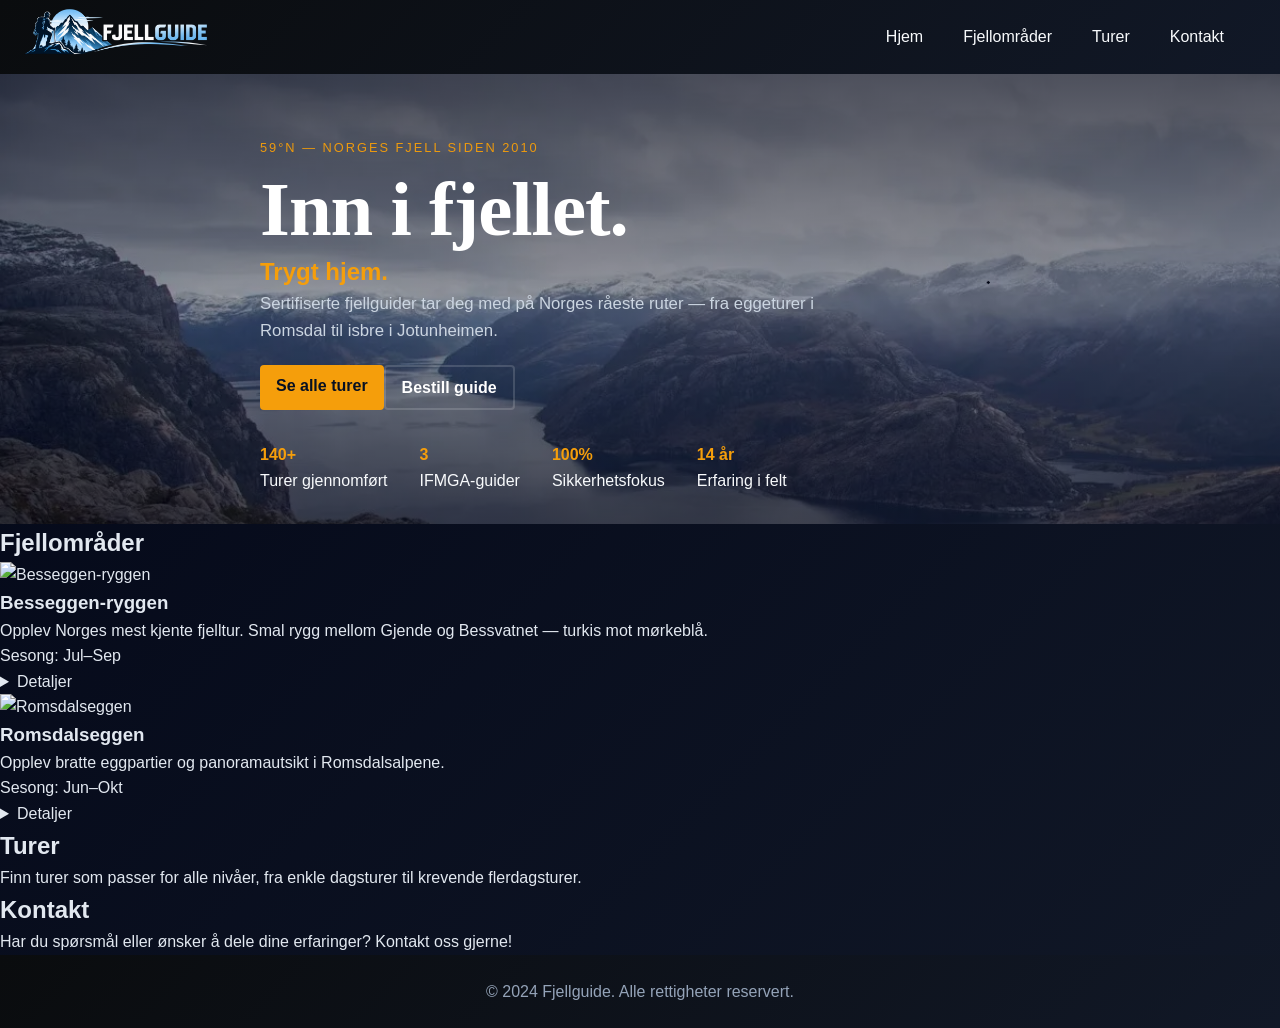
==== commit 7a2f9b09: "Refactor code structure for improved readability and maintainability" ====
--- a/index.html
+++ b/index.html
@@ -4,15 +4,22 @@
     <meta charset="UTF-8">
     <meta name="viewport" content="width=device-width, initial-scale=1.0">
     <title>Fjellguide</title>
-    <link rel="stylesheet" href="css/styles.css">
+    <link rel="stylesheet" href="css/style.css">
 </head>
 <body>
     <header>
         <a href="index.html"><img src="images/LogoFjellguiden.png" alt="Fjellguide Logo" class="logo"></a>
         <div class="header-content">
-            <nav class="top-nav">
-                <ul>
-                    <li><a href="index.html">Hjem</a></li>
+            <nav class="navbar top-nav">                
+                <input type="checkbox" id="menu-toggle" class="menu-toggle" aria-label="Toggle meny">
+                <label for="menu-toggle" class="hamburger" aria-label="Åpne meny" aria-expanded="false">
+                    <span class="hamburger-line"></span>
+                    <span class="hamburger-line"></span>
+                    <span class="hamburger-line"></span>
+                </label>
+
+                <ul class="nav-menu">
+                    <li><a href="#home">Hjem</a></li>
                     <li><a href="#fjellområder">Fjellområder</a></li>
                     <li><a href="#turer">Turer</a></li>
                     <li><a href="#kontakt">Kontakt</a></li>
@@ -23,7 +30,13 @@
     <main>
         <section class="hero-section">
             <div class="hero-image">
-                <img src="https://images.unsplash.com/photo-1775384354534-28cd63373a40?w=1600&h=900&fit=crop&auto=format" alt="Fjellandskap">
+                <img src="images/FjellguidenBakrunnsbilde.webp" 
+                    alt="Fjellandskap"
+                    srcset="
+                        images/FjellguidenBakrunnsbilde1200x800.webp
+                        
+                    "
+                    sizes="(max-width: 600px) 100vw, (min-width: 900px) 80vw, 50vw">
                 <div class="hero-overlay">
                     <div class="hero-inner">
                         <div class="hero-topline">59°N — Norges fjell siden 2010</div>
--- a/css/style.css
+++ b/css/style.css
@@ -0,0 +1,405 @@
+* {
+    margin: 0;
+    padding: 0;
+    box-sizing: border-box;
+}
+
+:root {
+    --text-dark: #f8fafc;
+    --primary-color: #f59e0b;
+    --background: #111827;
+    --transition: 0.25s ease;
+}
+
+html, body {
+    width: 100vw;
+    max-width: 100vw;
+    margin: 0;
+    overflow-x: hidden;
+}
+
+body {
+    font-family: Arial, sans-serif;
+    line-height: 1.6;
+    color: #e2e8f0;
+    font-size: 1rem;
+    background: linear-gradient(135deg, #020617 0%, #111827 100%);
+}
+
+header {
+    background: linear-gradient(135deg, #0a0c0e 0%, #111827 100%);
+    display: flex;
+    align-items: center;
+    justify-content: flex-start;
+    padding: 0.5rem 1rem;
+    width: 100vw;
+    max-width: 100vw;
+    box-sizing: border-box;
+}
+
+footer {
+    background: linear-gradient(135deg, #0a0c0e 0%, #111827 100%);
+    text-align: center;
+    padding: 1.5rem;
+    color: #94a3b8;
+}
+
+.header-content {
+    max-width: 1100px;
+    margin: 0 auto;
+    padding: 0 1.5rem;
+    display: flex;
+    justify-content: flex-end; 
+    align-items: center;
+    gap: 1rem;
+    flex: 1; 
+}
+
+.logo {
+    width: 200px;
+    height: 50px;
+    border-radius: 10%;
+    object-fit: cover;
+}
+
+.top-nav ul {
+    display: flex;
+    gap: 0.5rem;
+    list-style: none;
+}
+
+.top-nav a {
+    color: #f8fafc;
+    text-decoration: none;
+    padding: 0.7rem 1rem;
+    border-radius: 999px;
+    transition: background-color 0.2s ease, color 0.2s ease;
+}
+
+.top-nav a:hover,
+.top-nav a:focus {
+    background-color: #203138;    
+}
+
+.menu-toggle {
+    position: absolute;
+    width: 1px;
+    height: 1px;
+    margin: -1px;
+    padding: 0;
+    overflow: hidden;
+    clip: rect(0, 0, 0, 0);
+    white-space: nowrap;
+    border: 0;
+}
+
+.hamburger {
+    grid-area: hamburger;
+    display: none;
+    flex-direction: column;
+    justify-content: space-between;
+    width: 30px;
+    height: 24px;
+    background: none;
+    border: none;
+    cursor: pointer;
+    padding: 0;
+    margin-left: auto;
+}
+
+.hamburger-line {
+    display: block;
+    width: 100%;
+    height: 3px;
+    background: var(--text-dark);
+    border-radius: 2px;
+    transition: var(--transition);
+}
+
+.menu-toggle:checked ~ .hamburger .hamburger-line:nth-child(1) {
+    transform: rotate(45deg) translate(8px, 5px);
+}
+
+.menu-toggle:checked ~ .hamburger .hamburger-line:nth-child(2) {
+    opacity: 0;
+}
+
+.menu-toggle:checked ~ .hamburger .hamburger-line:nth-child(3) {
+    transform: rotate(-45deg) translate(8px, -6px);
+}   
+
+.hero-image {
+    position: relative;
+    overflow: hidden;
+    border-radius: 0;
+    max-height: 50vh;
+    
+}
+
+.hero-image img {
+    display: block;
+    width: 100%;
+    height: 100%;
+    object-fit: cover;
+}
+
+.hero-overlay {
+    position: absolute;
+    inset: 0;
+    background: linear-gradient(180deg, rgba(2, 6, 23, 0.7) 0%, rgba(2, 6, 23, 0.4) 50%, rgba(2, 6, 23, 0.7) 100%);
+    display: flex;
+    flex-direction: column;
+    justify-content: flex-start;
+    padding: 0 1.5rem;
+    color: #f8fafc;
+}
+
+.hero-inner {
+    width: min(760px, 100%);
+    margin: 0 auto;
+    padding: clamp(2rem, 5vw, 4rem) 0 2rem;
+    transform: translateX(0);
+}
+
+.hero-topline {    
+    letter-spacing: 2px;
+    text-transform: uppercase;
+    color: #f59e0b;
+    margin-bottom: 1rem;
+    opacity: 0.95;
+}
+
+.hero-title {
+    font-family: 'Playfair Display', Georgia, serif;
+    font-weight: 900;
+    font-size: clamp(2.5rem, 6vw, 5.5rem);
+    line-height: 0.95;
+    margin: 0 0 0.35rem 0;
+    color: #fff;
+    letter-spacing: -1px;
+    max-width: 11ch;
+}
+
+.hero-overlay p {
+    font-size: 1.05rem;
+    max-width: 38rem;
+    overflow-wrap: anywhere;
+}
+
+.hero-topline {
+    font-size: 0.8rem;
+    letter-spacing: 2px;
+    text-transform: uppercase;
+    color: #f59e0b;
+    margin-bottom: 1rem;
+    opacity: 0.95;
+}
+
+.btn {
+    display: inline-block;
+    padding: 0.5rem 1rem;
+    border-radius: 4px;
+    text-decoration: none;
+    font-weight: 600;
+}
+
+.btn-primary {
+    background: #f59e0b;
+    color: #071022;
+}
+
+.btn-outline {
+    border: 2px solid rgba(255,255,255,0.15);
+    color: #fff;
+    background: transparent;
+}
+
+.hero-subtitle {
+    color: #f59e0b;
+}
+
+.hero-sub {
+    color: #cbd5e1;
+    max-width: 560px;
+    margin-bottom: 1.25rem;
+    font-size: 0.85rem;
+}
+
+.hero-cta {
+    display: flex;   
+    
+}
+
+.hero-stats {
+    display: flex;
+    gap: 2rem;
+    margin-top: 2rem;
+    align-items: flex-end;
+}
+
+.stat {
+    display: flex;
+    flex-direction: column;
+}
+
+.stat-number {
+    font-weight: 900;
+    color: #f59e0b;
+    font-size: 1rem;
+}
+
+
+@media (max-width: 768px) {
+    .menu-toggle {
+        position: absolute;
+        opacity: 0;
+        pointer-events: none;
+    }
+
+    header {
+        position: relative;
+        width: 100%;
+        max-width: 100%;
+        padding: 0.5rem 0.5rem;
+        gap: 0.5rem;
+        justify-content: space-between;
+    }
+
+    .header-content {
+        position: relative;
+        display: flex;
+        justify-content: flex-end;
+        width: 100%;
+        max-width: none;
+        padding: 0;
+        flex: 1;
+        min-width: 0;
+    }
+
+    .logo {
+        width: 140px;
+        height: auto;
+    }
+
+    .navbar {
+        display: grid;
+        position: static;
+        width: auto;
+        grid-template-areas: "logo hamburger";
+        grid-template-columns: minmax(0, 1fr) auto;
+        align-items: center;
+        column-gap: 0.25rem;
+        margin-left: auto;
+        justify-self: end;
+    }
+    
+    .hamburger {
+        display: flex;
+        cursor: pointer;
+        z-index: 20;
+        justify-self: end;
+        margin-left: 0;
+        margin-right: 3rem;
+    }  
+ 
+
+    .nav-menu {
+        position: fixed;
+        top: 4.2rem;
+        right: 0.5rem;
+        left: auto;
+        background: #111827;
+        display: flex;
+        flex-direction: column;
+        width: min(220px, calc(100vw - 1rem));
+        gap: 0;
+        padding: 0 0.5rem;
+        box-shadow: 0 4px 10px rgba(0, 0, 0, 0.25);
+        z-index: 50;
+        border-radius: 0.75rem;
+        opacity: 0;
+        visibility: hidden;
+        pointer-events: none;
+        
+        /* Skjult som standard */
+        max-height: 0;
+        overflow: hidden;
+        transition: max-height 0.3s ease, padding 0.3s ease, opacity 0.2s ease, visibility 0.2s ease;
+    }
+    
+    #menu-toggle:checked + .hamburger + .nav-menu {
+        max-height: 1000px;
+        padding: 1rem 0.5rem;
+        opacity: 1;
+        visibility: visible;
+        pointer-events: auto;
+    }
+    
+    .nav-menu li {
+        width: 100%;
+        border-bottom: 1px solid #e2e8f0;
+    }
+    
+    .nav-menu li:last-child {
+        border-bottom: none;
+    }
+    
+    .nav-menu a {
+        display: block;
+        width: 100%;
+        padding: 1rem 1rem;
+        border-radius: 0;
+        white-space: normal;
+    }
+    
+    .nav-menu a:hover {
+        background: var(--background);
+    }    
+    
+    .menu-toggle:checked ~ .hamburger {
+        transform: rotate(90deg);
+    }    
+    
+    .hero-section,
+    .hero-image {
+        width: 100vw;
+        max-width: 100vw;
+        margin-left: 0;
+        margin-right: 0;
+    }
+
+   .hero-image {
+        height: clamp(420px, 72vh, 560px);
+        min-height: clamp(420px, 72vh, 560px);
+    }
+
+    .hero-overlay {        
+        background: linear-gradient(180deg, rgba(2, 6, 23, 0.7) 0%, rgba(2, 6, 23, 0.4) 50%, rgba(2, 6, 23, 0.7) 100%);
+        text-align: left;
+        align-items: flex-start;
+        padding: 0 0.75rem;
+    }
+
+    .hero-inner {
+        width: 100%;
+        margin: 0 auto;
+        padding: 1.25rem 0 1rem;
+        transform: none;
+    }
+
+    .hero-title {
+        font-size: clamp(2.1rem, 9vw, 3rem);
+        max-width: 100%;
+        line-height: 1.05;
+    }
+
+    .hero-sub {
+        max-width: 100%;
+    }
+
+    .hero-stats {
+        flex-wrap: wrap;
+        gap: 1rem 1.5rem;
+    }
+   
+}
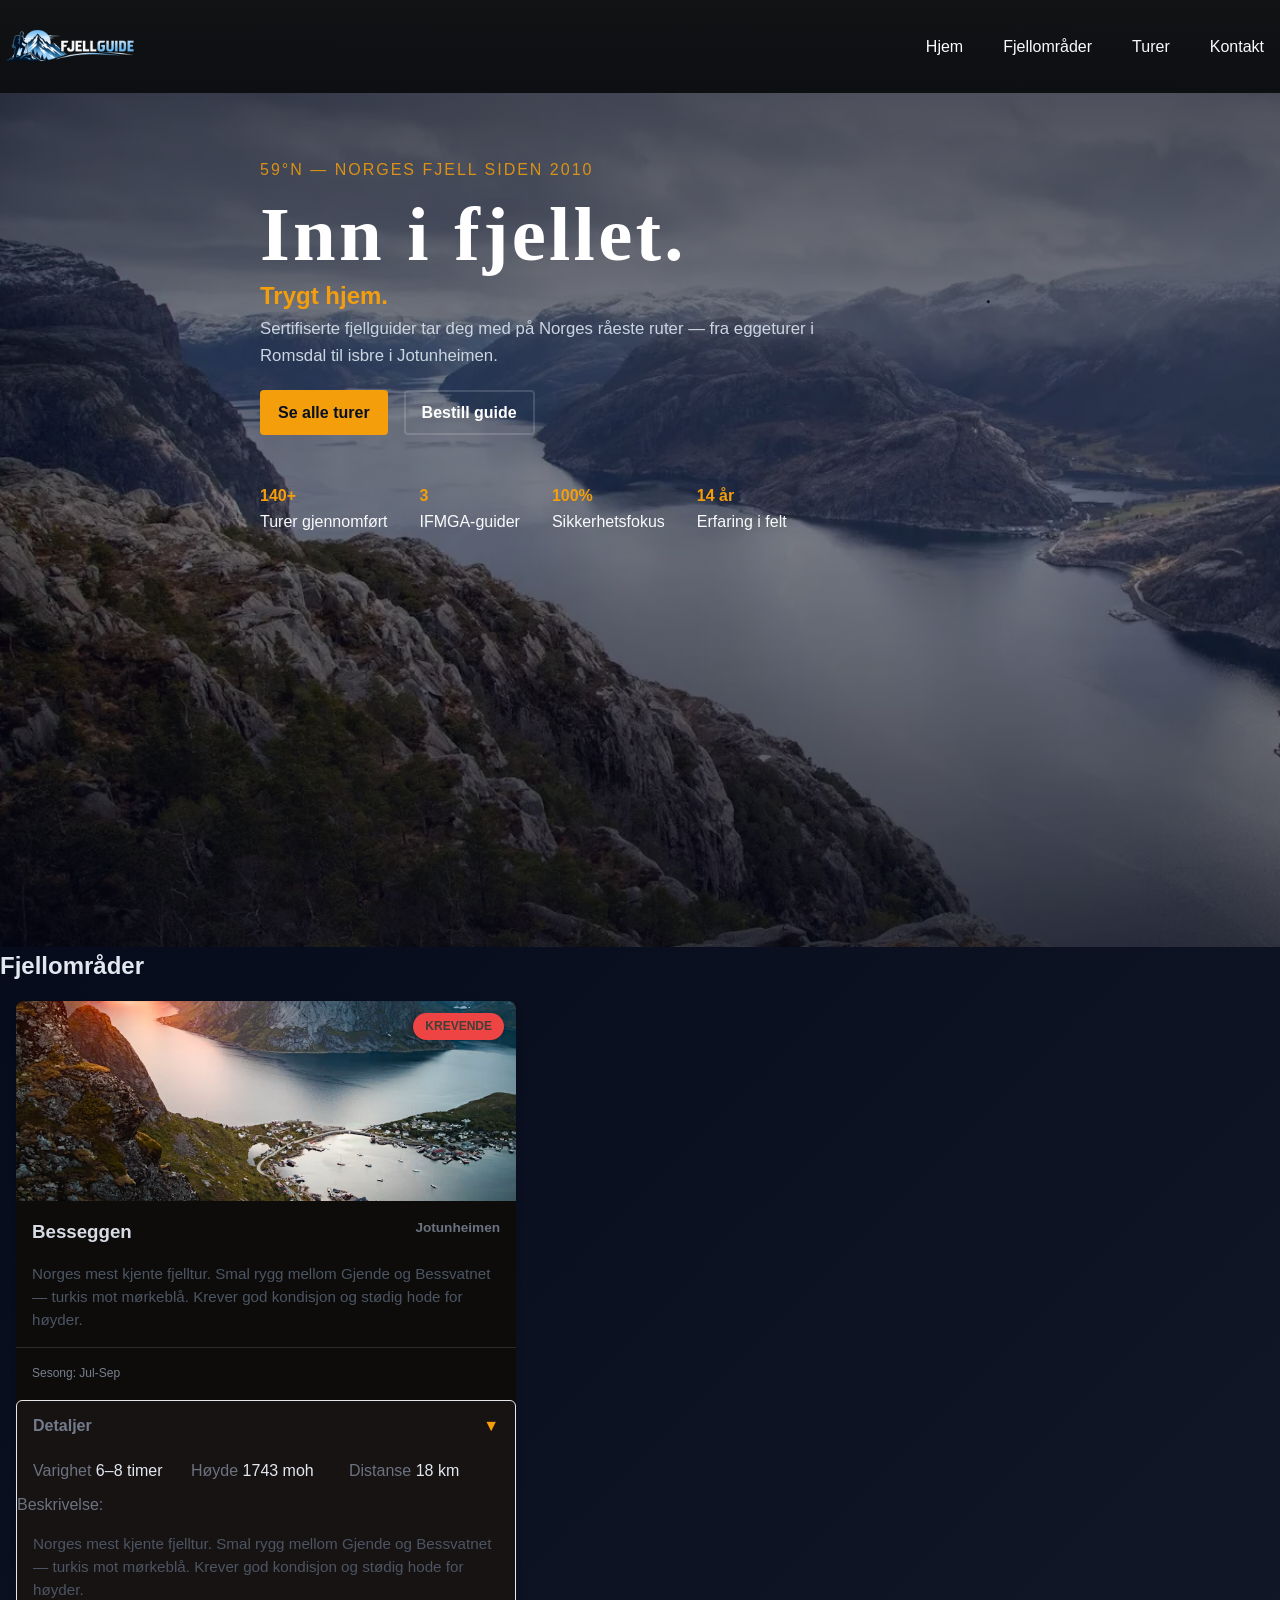
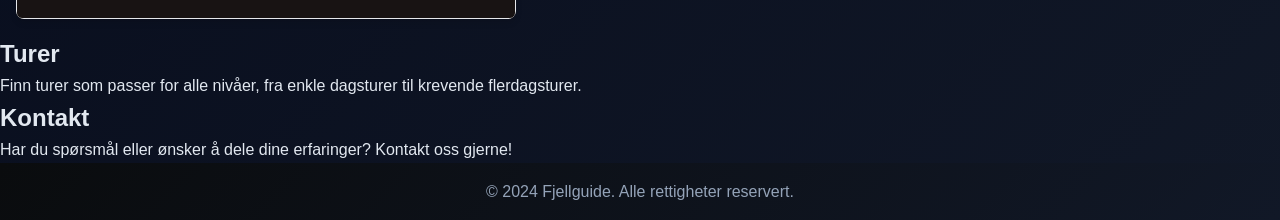
==== commit 6842012c: "Implement code changes to enhance functionality and improve performance" ====
--- a/index.html
+++ b/index.html
@@ -4,7 +4,7 @@
     <meta charset="UTF-8">
     <meta name="viewport" content="width=device-width, initial-scale=1.0">
     <title>Fjellguide</title>
-    <link rel="stylesheet" href="css/style.css">
+    <link rel="stylesheet" href="css/styles.css">
 </head>
 <body>
     <header>
@@ -45,8 +45,12 @@
                         <p class="hero-sub">Sertifiserte fjellguider tar deg med på Norges råeste ruter — fra eggeturer i Romsdal til isbre i Jotunheimen.</p>
 
                         <div class="hero-cta">
-                            <a class="btn btn-primary" href="#turer">Se alle turer</a>
-                            <a class="btn btn-outline" href="#kontakt">Bestill guide</a>
+                            <div class="btn-primary-container">
+                                <a class="btn btn-primary" href="#turer">Se alle turer</a>
+                            </div>                           
+                            <div class="btn-outline-container">
+                                <a class="btn btn-outline" href="#kontakt">Bestill guide</a>
+                            </div>
                         </div>
 
                         <div class="hero-stats">
@@ -76,50 +80,53 @@
             <div class="routes-grid">
                 <article class="route-card">
                     <div class="card-media">
-                        <img src="https://images.unsplash.com/photo-1603084612671-be628f06dc06?w=800&h=520&fit=crop&auto=format" alt="Besseggen-ryggen">
+                        <img src="images/Besseggen-ryggen.avif" alt="Besseggen">
+                        <span class="difficulty-badge krevende">Krevende</span> 
                     </div>
                     <div class="card-body">
-                        <h3>Besseggen-ryggen</h3>
-                        <p>Opplev Norges mest kjente fjelltur. Smal rygg mellom Gjende og Bessvatnet — turkis mot mørkeblå.</p>
+                        <div class="card-header">
+                            <h3 class="card-title">Besseggen</h3>
+                            <h5 class="card-subtitle">Jotunheimen</h5>
+                        </div>
+                        <p>Norges mest kjente fjelltur. Smal rygg mellom Gjende og Bessvatnet — turkis mot mørkeblå. Krever god kondisjon og stødig hode for høyder.</p>
                         <div class="card-footer">
-                            <div class="season">Sesong: Jul–Sep</div>
+                            <div class="season">Sesong: Jul-Sep</div>
+                        
+                            <div class="route-details">  
+                        
+                                <div class="accordion-header" onclick="toggleAccordion(this)">
+                                    Detaljer                            
+                                    <span class="arrow">▼</span> 
+                                </div>
+                                
+                                <div class="accordion-content">                           
+                                    <div class="detail-stats-grid">
+                                        <div class="stat-item">
+                                            <span class="detail-label">Varighet</span>
+                                            <span class="detail-value">6–8 timer</span>
+                                        </div>
+                                        <div class="stat-item">
+                                            <span class="detail-label">Høyde</span>
+                                            <span class="detail-value">1743 moh</span>
+                                        </div>
+                                        <div class="stat-item">
+                                            <span class="detail-label">Distanse</span>
+                                            <span class="detail-value">18 km</span>
+                                        </div>
+                                    </div>
+
+                                    <!-- Bunnen: Beskrivelse som tar hele bredden -->
+                                    <div class="detail-description">
+                                        <span class="detail-label">Beskrivelse:</span>
+                                        <p>Norges mest kjente fjelltur. Smal rygg mellom Gjende og Bessvatnet — turkis mot mørkeblå. Krever god kondisjon og stødig hode for høyder.</p>
+                                    </div>
+
+                                </div>
+                            </div>
                         </div>
-                        <details class="route-details">
-                            <summary>Detaljer</summary>
-                            <div class="route-detail-row"><span class="detail-label">Navn:</span><span>Besseggen-ryggen</span></div>
-                            <div class="route-detail-row"><span class="detail-label">Region:</span><span>Jotunheimen</span></div>
-                            <div class="route-detail-row"><span class="detail-label">Vanskelighetsgrad:</span><span>Middels</span></div>
-                            <div class="route-detail-row"><span class="detail-label">Varighet:</span><span>6–8 timer</span></div>
-                            <div class="route-detail-row"><span class="detail-label">Høyde:</span><span>1743 moh</span></div>
-                            <div class="route-detail-row"><span class="detail-label">Distanse:</span><span>18 km</span></div>
-                            <div class="route-detail-row"><span class="detail-label">Sesong:</span><span>Jul–Sep</span></div>
-                            <div class="route-detail-row"><span class="detail-label">Beskrivelse:</span><span>Norges mest kjente fjelltur. Smal rygg mellom Gjende og Bessvatnet — turkis mot mørkeblå. Krever god kondisjon og stødig hode for høyder.</span></div>
-                        </details>
                     </div>
                 </article>
-                <article class="route-card">
-                    <div class="card-media">
-                        <img src="https://images.unsplash.com/photo-1518124880777-cf8c82231ffb?w=800&h=520&fit=crop&auto=format" alt="Romsdalseggen">
-                    </div>
-                    <div class="card-body">
-                        <h3>Romsdalseggen</h3>
-                        <p>Opplev bratte eggpartier og panoramautsikt i Romsdalsalpene.</p>
-                        <div class="card-footer">
-                            <div class="season">Sesong: Jun–Okt</div>
-                        </div>
-                        <details class="route-details">
-                            <summary>Detaljer</summary>
-                            <div class="route-detail-row"><span class="detail-label">Navn:</span><span>Romsdalseggen</span></div>
-                            <div class="route-detail-row"><span class="detail-label">Region:</span><span>Romsdal</span></div>
-                            <div class="route-detail-row"><span class="detail-label">Vanskelighetsgrad:</span><span>Krevende</span></div>
-                            <div class="route-detail-row"><span class="detail-label">Varighet:</span><span>7–9 timer</span></div>
-                            <div class="route-detail-row"><span class="detail-label">Høyde:</span><span>1550 moh</span></div>
-                            <div class="route-detail-row"><span class="detail-label">Distanse:</span><span>23 km</span></div>
-                            <div class="route-detail-row"><span class="detail-label">Sesong:</span><span>Jun–Okt</span></div>
-                            <div class="route-detail-row"><span class="detail-label">Beskrivelse:</span><span>En klassisk eggeture med panoramautsikt over Romsdalsfjorden og de spisse Romsdalsalpene. Bratt opp, teknisk passasje midt på ruta.</span></div>
-                        </details>
-                    </div>
-                </article>
+            
             </div>
         </section>
         <section id="turer">
--- a/css/styles.css
+++ b/css/styles.css
@@ -0,0 +1,570 @@
+* {
+  margin: 0;
+  padding: 0;
+  box-sizing: border-box; 
+}
+
+:root {
+  --text-dark: #f8fafc;
+  --primary-color: #f59e0b;
+  --background: #111827;
+  --transition: 0.25s ease;
+  interpolate-size: allow-keywords;
+}
+
+html, body {   
+    margin: 0;
+    overflow-x: hidden;
+}
+
+body {
+    font-family: Arial, sans-serif;
+    line-height: 1.6;
+    color: #e2e8f0;
+    font-size: 1rem;
+    background: linear-gradient(135deg, #020617 0%, #111827 100%);
+}
+
+img {
+  display: block;   
+  object-fit: cover;  
+}
+
+header {
+  position: relative;
+  background: linear-gradient(180deg, rgba(17, 19, 20, 0.96), rgba(13, 15, 18, 0.96));
+  display: flex;
+  align-items: center;
+  justify-content: space-between;   
+}
+
+footer {
+  background: linear-gradient(135deg, #0a0c0e 0%, #111827 100%);
+  text-align: center;
+  padding: 1rem 1.2rem;
+  color: #94a3b8;  
+}
+
+.logo {
+  width: 140px;
+  height: auto;
+  border-radius: 10%;
+  object-fit: cover;
+}
+
+.header-content {
+  display: flex;
+  justify-content: flex-end;
+  align-items: center;
+  flex: 1;
+}
+
+.top-nav {
+  position: relative;
+  display: flex;
+  align-items: center;
+  justify-content: flex-end;
+  width: auto;
+}
+
+.top-nav ul {
+  display: flex;
+  gap: 0.5rem;
+  list-style: none;
+}
+
+.top-nav a {
+  color: #f8fafc;
+  text-decoration: none;
+  padding: 0.7rem 1rem;
+  border-radius: 999px;
+  transition: background-color 0.2s ease, color 0.2s ease;
+}
+
+.top-nav a:hover,
+.top-nav a:focus {
+  background-color: #203138;    
+}
+
+.top-nav ul {
+  display: flex;
+  gap: 0.5rem;
+  list-style: none;
+}
+
+.top-nav a {
+  color: #f8fafc;
+  text-decoration: none;
+  padding: 0.7rem 1rem;
+  border-radius: 999px;
+  transition: background-color 0.2s ease, color 0.2s ease;
+}
+
+.top-nav a:hover,
+.top-nav a:focus {
+  background-color: #203138;    
+}
+
+.menu-toggle {
+  position: absolute;
+  width: 1px;
+  height: 1px;
+  margin: -1px;
+  padding: 0;
+  overflow: hidden;
+  clip: rect(0, 0, 0, 0);
+  white-space: nowrap;
+  border: 0;
+}
+
+.hamburger {
+  grid-area: hamburger;
+  display: none;
+  flex-direction: column;
+  justify-content: space-between;
+  width: 30px;
+  height: 24px;
+  background: none;
+  border: none;
+  cursor: pointer;
+  padding: 0;
+  margin-left: auto;
+}
+
+.hamburger-line {
+  display: block;
+  width: 100%;
+  height: 3px;
+  background: var(--text-dark);
+  border-radius: 2px;
+  transition: var(--transition);
+}
+
+.menu-toggle:checked ~ .hamburger .hamburger-line:nth-child(1) {
+  transform: rotate(45deg) translate(8px, 5px);
+}
+
+.menu-toggle:checked ~ .hamburger .hamburger-line:nth-child(2) {
+  opacity: 0;
+}
+
+.menu-toggle:checked ~ .hamburger .hamburger-line:nth-child(3) {
+  transform: rotate(-45deg) translate(8px, -6px);
+}   
+
+
+body.menu-open {
+  overflow: hidden;
+}
+
+.hero-image {
+  position: relative; 
+  overflow: hidden;
+}
+
+.hero-image img {
+  width: 100%;     
+  height: 100%; 
+}
+
+.hero-overlay {
+  position: absolute;
+  inset: 0;
+  background: linear-gradient(180deg, rgba(2, 6, 23, 0.7) 0%, rgba(2, 6, 23, 0.4) 50%, rgba(2, 6, 23, 0.7) 100%);
+  display: flex;
+  flex-direction: column;
+  justify-content: flex-start;
+  padding: 0 1.5rem;
+  color: #f8fafc;
+}
+
+.hero-inner {
+  width: min(760px, 100%);
+  margin: 0 auto;
+  padding: clamp(2rem, 5vw, 4rem) 0 2rem;
+  transform: translateX(0);
+}
+
+.hero-topline {    
+  letter-spacing: 2px;
+  text-transform: uppercase;
+  color: #f59e0b;
+  margin-bottom: 1rem;
+  opacity: 0.85;
+}
+
+.hero-title {
+  font-family: 'Playfair Display', Georgia, serif;
+  font-weight: 900;  
+  font-size: clamp(1rem, 6vw, 5.5rem);
+  line-height: 0.95;
+  margin: 0 0 0.35rem 0;
+  color: #fff;
+  letter-spacing: 0.2rem;  
+}
+
+.hero-overlay p {
+  font-size: 1.05rem;
+  max-width: 38rem;
+  overflow-wrap: anywhere;
+}
+
+.btn {
+  display: inline-block;        
+  padding: 0.5rem 1rem;
+  border-radius: 4px;
+  text-decoration: none;
+  font-weight: 600; 
+  box-sizing: border-box;  
+  border: 2px solid transparent; 
+}
+
+.btn-primary {
+  background: #f59e0b;
+  color: #071022;    
+}
+
+.btn-primary-container {
+ margin-bottom: 1rem;
+ margin-right: 1rem;
+}
+
+.btn-outline { 
+  border-color: rgba(255, 255, 255, 0.15);
+  color: #fff;
+  background: transparent;
+}
+
+.btn-outline:hover {
+  color: #f59e0b; 
+  border-color: #f59e0b;
+}
+
+.hero-subtitle {
+    color: #f59e0b;
+}
+
+.hero-sub {
+  color: #cbd5e1;
+  max-width: 560px;
+  margin-bottom: 1.25rem;
+  font-size: 0.85rem;
+}
+
+.hero-cta {
+  display: flex;   
+    
+}
+
+.hero-stats {
+  display: flex;
+  gap: 2rem;
+  margin-top: 2rem;
+  align-items: flex-end;
+}
+
+.stat {
+  display: flex;
+  flex-direction: column;
+}
+
+.stat-number {
+  font-weight: 900;
+  color: #f59e0b;
+  font-size: 1rem;
+}
+
+.routes-grid {
+  display: grid;
+  grid-template-columns: repeat(auto-fit, minmax(300px, 1fr));
+  gap: 2rem; 
+  padding: 1rem;
+}
+
+.route-card {
+  background: #0d0c0b;
+  border-radius: 8px;
+  overflow: hidden; 
+  display: flex;
+  flex-direction: column; 
+  box-shadow: 0 4px 6px rgba(0, 0, 0, 0.1);
+  transition: transform 0.3s ease;
+  width: 500px;
+}
+
+.card-media {
+  position: relative;  
+  overflow: hidden;
+}
+
+.card-media img {
+  width: 100%;
+  height: 200px; 
+  object-fit: cover; 
+  display: block;
+}
+
+.card-body h3 {
+  margin-top: 0;
+  color: #d7dbe4;
+}
+
+.card-body p {
+  font-size: 0.95rem;
+  color: #4b5563;
+  line-height: 1.5;
+  margin: 1rem;
+}
+
+.card-footer {
+  margin-top: auto; 
+  padding-top: 1rem;
+  border-top: 1px solid #2e2929; 
+}
+
+.route-details {
+  margin-top: 1rem;
+  border: 1px solid #e5e7eb;
+  border-radius: 6px;
+  background: #181313;
+}
+
+.accordion-header {
+  padding: 0.75rem 1rem;
+  cursor: pointer;
+  display: flex;
+  justify-content: space-between; 
+  align-items: center;
+  font-weight: 600;
+  color: #727b8b;
+  transition: background-color 0.2s;
+}
+
+.route-details summary {
+  cursor: pointer;
+  font-weight: 700; 
+  color: #b9c0ce; 
+  outline: none;
+  user-select: none; 
+  padding: 0.25rem 0;
+}
+
+.detail-stats-grid {
+  display: grid;
+  grid-template-columns: repeat(auto-fit, minmax(120px, 1fr));
+  gap: 0.5rem;
+  padding: 0.5rem 1rem;
+}
+
+.arrow {
+  transition: transform 0.3s ease;
+  color: #f59e0b;
+}
+
+.detail-label {
+  font-width: 600;
+  color: #6b7280;
+}
+
+.difficulty-badge {
+  position: absolute; 
+  top: 12px;          
+  right: 12px;        
+  padding: 4px 12px;
+  border-radius: 50px; 
+  font-size: 0.75rem;
+  font-weight: bold;
+  text-transform: uppercase;
+  color: #423f39;
+  box-shadow: 0 2px 4px rgba(0,0,0,0.2); 
+}
+
+.difficulty-badge.lett {
+  background-color: #10b981; 
+}
+
+.difficulty-badge.middels {
+  background-color: #f59e0b; 
+}
+
+.difficulty-badge.krevende {
+  background-color: #ef4444; 
+}
+
+.card-header {
+  display: flex;  
+  justify-content: space-between;
+  margin: 1rem
+}
+
+.card-subtitle {
+  font-size: 0.85rem;
+  color: #6b7280;  
+}
+
+.season {
+  font-size: 0.75rem;
+  color: #77808d; 
+  margin-left: 1rem 
+}
+
+
+
+@media (max-width: 768px) {
+    .menu-toggle {
+      position: absolute;
+      opacity: 0;
+      pointer-events: none;
+    }
+
+    header {
+      position: relative;
+      width: 100%;
+      max-width: 100%;
+      padding: 0.5rem 0.5rem;
+      gap: 0.5rem;
+      justify-content: space-between;
+    }
+
+    .header-content {
+      position: relative;
+      display: flex;
+      justify-content: flex-end;
+      width: 100%;
+      max-width: none;
+      padding: 0;
+      flex: 1;
+      min-width: 0;
+    }
+
+    .logo {
+      width: 140px;
+      height: auto;
+    }
+
+    .navbar {
+      display: grid;
+      position: static;
+      width: auto;
+      grid-template-areas: "logo hamburger";
+      grid-template-columns: minmax(0, 1fr) auto;
+      align-items: center;
+      column-gap: 0.25rem;
+      margin-left: auto;
+      justify-self: end;
+    }
+    
+    .hamburger {
+      display: flex;
+      cursor: pointer;
+      z-index: 20;
+      justify-self: end;
+      margin-left: 0;
+      margin-right: 3rem;
+    }  
+ 
+
+    .nav-menu {
+      position: fixed;
+      top: 4.2rem;
+      right: 0.5rem;
+      left: auto;
+      background: #111827;
+      display: flex;
+      flex-direction: column;
+      width: min(220px, calc(100vw - 1rem));
+      gap: 0;
+      padding: 0 0.5rem;
+      box-shadow: 0 4px 10px rgba(0, 0, 0, 0.25);
+      z-index: 50;
+      border-radius: 0.75rem;
+      opacity: 0;
+      visibility: hidden;
+      pointer-events: none;       
+        
+      max-height: 0;
+      overflow: hidden;
+      transition: max-height 0.3s ease, padding 0.3s ease, opacity 0.2s ease, visibility 0.2s ease;
+    }
+    
+    #menu-toggle:checked + .hamburger + .nav-menu {
+      max-height: 1000px;
+      padding: 1rem 0.5rem;
+      opacity: 1;
+      visibility: visible;
+      pointer-events: auto;
+    }
+    
+    .nav-menu li {
+      width: 100%;
+      border-bottom: 1px solid #e2e8f0;
+    }
+    
+    .nav-menu li:last-child {
+      border-bottom: none;
+    }
+    
+    .nav-menu a {
+      display: block;
+      width: 100%;
+      padding: 1rem 1rem;
+      border-radius: 0;
+      white-space: normal;
+    }
+    
+    .nav-menu a:hover {
+      background: var(--background);
+    }    
+    
+    .menu-toggle:checked ~ .hamburger {
+      transform: rotate(90deg);
+    }    
+    
+    .hero-section,
+    .hero-image {
+      width: 100vw;
+      max-width: 100vw;
+      margin-left: 0;
+      margin-right: 0;
+    }
+
+   .hero-image {
+      height: clamp(420px, 72vh, 560px);
+      min-height: clamp(420px, 72vh, 560px);
+    }
+
+    .hero-cta {
+      flex-direction: column;
+      gap: 1rem;
+    }
+
+    .hero-overlay {        
+      background: linear-gradient(180deg, rgba(2, 6, 23, 0.7) 0%, rgba(2, 6, 23, 0.4) 50%, rgba(2, 6, 23, 0.7) 100%);
+      text-align: left;
+      align-items: flex-start;
+      padding: 0 0.75rem;
+    }
+
+    .hero-inner {
+      width: 100%;
+      margin: 0 auto;
+      padding: 1.25rem 0 1rem;
+      transform: none;
+    }
+
+    .hero-title {
+      font-size: clamp(2.1rem, 9vw, 3rem);
+      max-width: 100%;
+      line-height: 1.05;
+    }
+
+    .hero-sub {
+      max-width: 100%;
+    }
+
+    .hero-stats {
+      flex-wrap: wrap;
+      gap: 1rem 1.5rem;
+    }
+   
+}
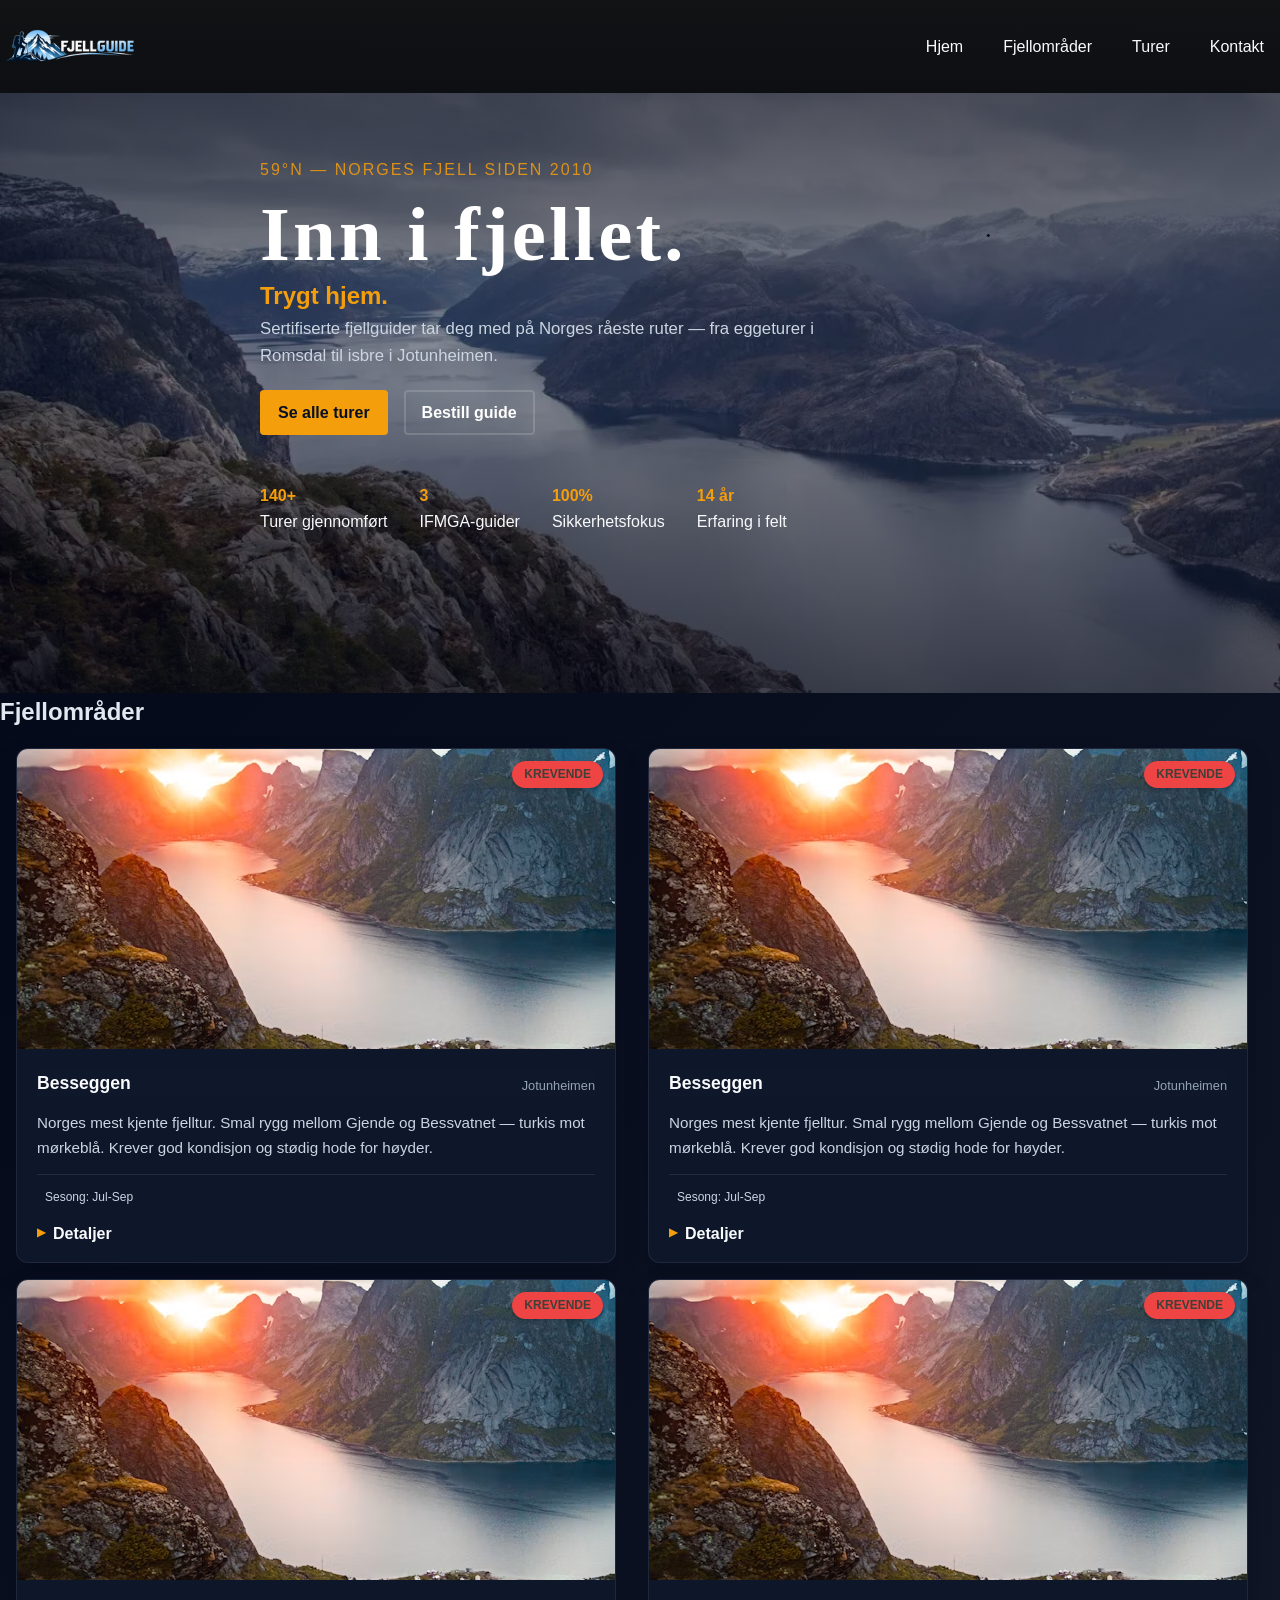
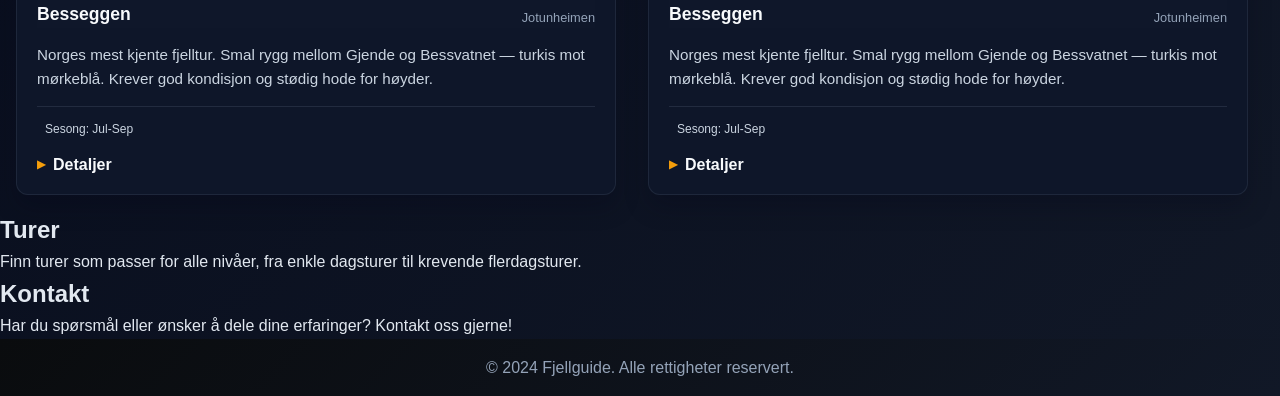
==== commit 1fc47570: "Refactor HTML structure and enhance CSS styles for improved layout and responsiveness" ====
--- a/index.html
+++ b/index.html
@@ -1,146 +1,307 @@
-<!DOCTYPE html>
+<!doctype html>
 <html lang="no">
-<head>
-    <meta charset="UTF-8">
-    <meta name="viewport" content="width=device-width, initial-scale=1.0">
+  <head>
+    <meta charset="UTF-8" />
+    <meta name="viewport" content="width=device-width, initial-scale=1.0" />
     <title>Fjellguide</title>
-    <link rel="stylesheet" href="css/styles.css">
-</head>
-<body>
+    <link rel="stylesheet" href="css/styles.css" />
+  </head>
+  <body>
     <header>
-        <a href="index.html"><img src="images/LogoFjellguiden.png" alt="Fjellguide Logo" class="logo"></a>
-        <div class="header-content">
-            <nav class="navbar top-nav">                
-                <input type="checkbox" id="menu-toggle" class="menu-toggle" aria-label="Toggle meny">
-                <label for="menu-toggle" class="hamburger" aria-label="Åpne meny" aria-expanded="false">
-                    <span class="hamburger-line"></span>
-                    <span class="hamburger-line"></span>
-                    <span class="hamburger-line"></span>
-                </label>
-
-                <ul class="nav-menu">
-                    <li><a href="#home">Hjem</a></li>
-                    <li><a href="#fjellområder">Fjellområder</a></li>
-                    <li><a href="#turer">Turer</a></li>
-                    <li><a href="#kontakt">Kontakt</a></li>
-                </ul>
-            </nav>
-        </div>
+      <a href="index.html"
+        ><img
+          src="images/LogoFjellguiden.png"
+          alt="Fjellguide Logo"
+          class="logo"
+      /></a>
+      <div class="header-content">
+        <nav class="navbar top-nav">
+          <input
+            type="checkbox"
+            id="menu-toggle"
+            class="menu-toggle"
+            aria-label="Toggle meny"
+          />
+          <label
+            for="menu-toggle"
+            class="hamburger"
+            aria-label="Åpne meny"
+            aria-expanded="false"
+          >
+            <span class="hamburger-line"></span>
+            <span class="hamburger-line"></span>
+            <span class="hamburger-line"></span>
+          </label>
+
+          <ul class="nav-menu">
+            <li><a href="#home">Hjem</a></li>
+            <li><a href="#fjellområder">Fjellområder</a></li>
+            <li><a href="#turer">Turer</a></li>
+            <li><a href="#kontakt">Kontakt</a></li>
+          </ul>
+        </nav>
+      </div>
     </header>
     <main>
-        <section class="hero-section">
-            <div class="hero-image">
-                <img src="images/FjellguidenBakrunnsbilde.webp" 
-                    alt="Fjellandskap"
-                    srcset="
-                        images/FjellguidenBakrunnsbilde1200x800.webp
-                        
-                    "
-                    sizes="(max-width: 600px) 100vw, (min-width: 900px) 80vw, 50vw">
-                <div class="hero-overlay">
-                    <div class="hero-inner">
-                        <div class="hero-topline">59°N — Norges fjell siden 2010</div>
-                        <h1 class="hero-title">Inn i fjellet.</h1>
-                        <h2 class="hero-subtitle">Trygt hjem.</h2>
-                        <p class="hero-sub">Sertifiserte fjellguider tar deg med på Norges råeste ruter — fra eggeturer i Romsdal til isbre i Jotunheimen.</p>
-
-                        <div class="hero-cta">
-                            <div class="btn-primary-container">
-                                <a class="btn btn-primary" href="#turer">Se alle turer</a>
-                            </div>                           
-                            <div class="btn-outline-container">
-                                <a class="btn btn-outline" href="#kontakt">Bestill guide</a>
-                            </div>
-                        </div>
-
-                        <div class="hero-stats">
-                            <div class="stat">
-                                <div class="stat-number">140+</div>
-                                <div class="stat-label">Turer gjennomført</div>
-                            </div>
-                            <div class="stat">
-                                <div class="stat-number">3</div>
-                                <div class="stat-label">IFMGA-guider</div>
-                            </div>
-                            <div class="stat">
-                                <div class="stat-number">100%</div>
-                                <div class="stat-label">Sikkerhetsfokus</div>
-                            </div>
-                            <div class="stat">
-                                <div class="stat-number">14 år</div>
-                                <div class="stat-label">Erfaring i felt</div>
-                            </div>
-                        </div>
-                    </div>
-                </div>
-            </div>
-        </section>
-        <section id="fjellområder">
-            <h2>Fjellområder</h2>
-            <div class="routes-grid">
-                <article class="route-card">
-                    <div class="card-media">
-                        <img src="images/Besseggen-ryggen.avif" alt="Besseggen">
-                        <span class="difficulty-badge krevende">Krevende</span> 
-                    </div>
-                    <div class="card-body">
-                        <div class="card-header">
-                            <h3 class="card-title">Besseggen</h3>
-                            <h5 class="card-subtitle">Jotunheimen</h5>
-                        </div>
-                        <p>Norges mest kjente fjelltur. Smal rygg mellom Gjende og Bessvatnet — turkis mot mørkeblå. Krever god kondisjon og stødig hode for høyder.</p>
-                        <div class="card-footer">
-                            <div class="season">Sesong: Jul-Sep</div>
-                        
-                            <div class="route-details">  
-                        
-                                <div class="accordion-header" onclick="toggleAccordion(this)">
-                                    Detaljer                            
-                                    <span class="arrow">▼</span> 
-                                </div>
-                                
-                                <div class="accordion-content">                           
-                                    <div class="detail-stats-grid">
-                                        <div class="stat-item">
-                                            <span class="detail-label">Varighet</span>
-                                            <span class="detail-value">6–8 timer</span>
-                                        </div>
-                                        <div class="stat-item">
-                                            <span class="detail-label">Høyde</span>
-                                            <span class="detail-value">1743 moh</span>
-                                        </div>
-                                        <div class="stat-item">
-                                            <span class="detail-label">Distanse</span>
-                                            <span class="detail-value">18 km</span>
-                                        </div>
-                                    </div>
-
-                                    <!-- Bunnen: Beskrivelse som tar hele bredden -->
-                                    <div class="detail-description">
-                                        <span class="detail-label">Beskrivelse:</span>
-                                        <p>Norges mest kjente fjelltur. Smal rygg mellom Gjende og Bessvatnet — turkis mot mørkeblå. Krever god kondisjon og stødig hode for høyder.</p>
-                                    </div>
-
-                                </div>
-                            </div>
-                        </div>
-                    </div>
-                </article>
-            
-            </div>
-        </section>
-        <section id="turer">
-            <h2>Turer</h2>
-            <p>Finn turer som passer for alle nivåer, fra enkle dagsturer til krevende flerdagsturer.</p>
-        </section>
-        <section id="kontakt">
-            <h2>Kontakt</h2>
-            <p>Har du spørsmål eller ønsker å dele dine erfaringer? Kontakt oss gjerne!</p>
-        </section>
+      <section class="hero-section">
+        <div class="hero-image">
+          <img
+            src="images/FjellguidenBakrunnsbilde.webp"
+            alt="Fjellandskap"
+            srcset="images/FjellguidenBakrunnsbilde1200x800.webp"
+            sizes="(max-width: 600px) 100vw, (min-width: 900px) 80vw, 50vw"
+          />
+          <div class="hero-overlay">
+            <div class="hero-inner">
+              <div class="hero-topline">59°N — Norges fjell siden 2010</div>
+              <h1 class="hero-title">Inn i fjellet.</h1>
+              <h2 class="hero-subtitle">Trygt hjem.</h2>
+              <p class="hero-sub">
+                Sertifiserte fjellguider tar deg med på Norges råeste ruter —
+                fra eggeturer i Romsdal til isbre i Jotunheimen.
+              </p>
+
+              <div class="hero-cta">
+                <div class="btn-primary-container">
+                  <a class="btn btn-primary" href="#turer">Se alle turer</a>
+                </div>
+                <div class="btn-outline-container">
+                  <a class="btn btn-outline" href="#kontakt">Bestill guide</a>
+                </div>
+              </div>
+
+              <div class="hero-stats">
+                <div class="stat">
+                  <div class="stat-number">140+</div>
+                  <div class="stat-label">Turer gjennomført</div>
+                </div>
+                <div class="stat">
+                  <div class="stat-number">3</div>
+                  <div class="stat-label">IFMGA-guider</div>
+                </div>
+                <div class="stat">
+                  <div class="stat-number">100%</div>
+                  <div class="stat-label">Sikkerhetsfokus</div>
+                </div>
+                <div class="stat">
+                  <div class="stat-number">14 år</div>
+                  <div class="stat-label">Erfaring i felt</div>
+                </div>
+              </div>
+            </div>
+          </div>
+        </div>
+      </section>
+      <section id="fjellområder">
+        <h2>Fjellområder</h2>
+        <div class="routes-grid">
+          <article class="route-card">
+            <figure class="card-media">
+              <img
+                src="images/Besseggen-ryggen.avif"
+                alt="Besseggen"
+                loading="lazy"
+              />
+              <figcaption>
+                <span class="difficulty-badge krevende">Krevende</span>
+              </figcaption>
+            </figure>
+
+            <div class="card-body">
+              <header class="card-header">
+                <h3 class="card-title">Besseggen</h3>
+                <span class="card-subtitle">Jotunheimen</span>
+              </header>
+
+              <p>
+                Norges mest kjente fjelltur. Smal rygg mellom Gjende og
+                Bessvatnet — turkis mot mørkeblå. Krever god kondisjon og stødig
+                hode for høyder.
+              </p>
+
+              <div class="card-footer">
+                <div class="season">Sesong: Jul-Sep</div>
+
+                <details>
+                  <summary><span>Detaljer</span></summary>
+                  <div class="detail-stats-grid">
+                    <div class="stat-item">
+                      <div class="detail-label">Varighet</div>
+                      <div class="detail-value">6–8 timer</div>
+                    </div>
+                    <div class="stat-item">
+                      <div class="detail-label">Høyde</div>
+                      <div class="detail-value">1743 moh</div>
+                    </div>
+                    <div class="stat-item">
+                      <div class="detail-label">Distanse</div>
+                      <div class="detail-value">18 km</div>
+                    </div>
+                  </div>
+                </details>
+              </div>
+            </div>
+          </article>
+          <article class="route-card">
+            <figure class="card-media">
+              <img
+                src="images/Besseggen-ryggen.avif"
+                alt="Besseggen"
+                loading="lazy"
+              />
+              <figcaption>
+                <span class="difficulty-badge krevende">Krevende</span>
+              </figcaption>
+            </figure>
+
+            <div class="card-body">
+              <header class="card-header">
+                <h3 class="card-title">Besseggen</h3>
+                <span class="card-subtitle">Jotunheimen</span>
+              </header>
+
+              <p>
+                Norges mest kjente fjelltur. Smal rygg mellom Gjende og
+                Bessvatnet — turkis mot mørkeblå. Krever god kondisjon og stødig
+                hode for høyder.
+              </p>
+
+              <div class="card-footer">
+                <div class="season">Sesong: Jul-Sep</div>
+
+                <details>
+                  <summary><span>Detaljer</span></summary>
+                  <div class="detail-stats-grid">
+                    <div class="stat-item">
+                      <div class="detail-label">Varighet</div>
+                      <div class="detail-value">6–8 timer</div>
+                    </div>
+                    <div class="stat-item">
+                      <div class="detail-label">Høyde</div>
+                      <div class="detail-value">1743 moh</div>
+                    </div>
+                    <div class="stat-item">
+                      <div class="detail-label">Distanse</div>
+                      <div class="detail-value">18 km</div>
+                    </div>
+                  </div>
+                </details>
+              </div>
+            </div>
+          </article>
+          <article class="route-card">
+            <figure class="card-media">
+              <img
+                src="images/Besseggen-ryggen.avif"
+                alt="Besseggen"
+                loading="lazy"
+              />
+              <figcaption>
+                <span class="difficulty-badge krevende">Krevende</span>
+              </figcaption>
+            </figure>
+
+            <div class="card-body">
+              <header class="card-header">
+                <h3 class="card-title">Besseggen</h3>
+                <span class="card-subtitle">Jotunheimen</span>
+              </header>
+
+              <p>
+                Norges mest kjente fjelltur. Smal rygg mellom Gjende og
+                Bessvatnet — turkis mot mørkeblå. Krever god kondisjon og stødig
+                hode for høyder.
+              </p>
+
+              <div class="card-footer">
+                <div class="season">Sesong: Jul-Sep</div>
+
+                <details>
+                  <summary><span>Detaljer</span></summary>
+                  <div class="detail-stats-grid">
+                    <div class="stat-item">
+                      <div class="detail-label">Varighet</div>
+                      <div class="detail-value">6–8 timer</div>
+                    </div>
+                    <div class="stat-item">
+                      <div class="detail-label">Høyde</div>
+                      <div class="detail-value">1743 moh</div>
+                    </div>
+                    <div class="stat-item">
+                      <div class="detail-label">Distanse</div>
+                      <div class="detail-value">18 km</div>
+                    </div>
+                  </div>
+                </details>
+              </div>
+            </div>
+          </article>
+          <article class="route-card">
+            <figure class="card-media">
+              <img
+                src="images/Besseggen-ryggen.avif"
+                alt="Besseggen"
+                loading="lazy"
+              />
+              <figcaption>
+                <span class="difficulty-badge krevende">Krevende</span>
+              </figcaption>
+            </figure>
+
+            <div class="card-body">
+              <header class="card-header">
+                <h3 class="card-title">Besseggen</h3>
+                <span class="card-subtitle">Jotunheimen</span>
+              </header>
+
+              <p>
+                Norges mest kjente fjelltur. Smal rygg mellom Gjende og
+                Bessvatnet — turkis mot mørkeblå. Krever god kondisjon og stødig
+                hode for høyder.
+              </p>
+
+              <div class="card-footer">
+                <div class="season">Sesong: Jul-Sep</div>
+
+                <details>
+                  <summary><span>Detaljer</span></summary>
+                  <div class="detail-stats-grid">
+                    <div class="stat-item">
+                      <div class="detail-label">Varighet</div>
+                      <div class="detail-value">6–8 timer</div>
+                    </div>
+                    <div class="stat-item">
+                      <div class="detail-label">Høyde</div>
+                      <div class="detail-value">1743 moh</div>
+                    </div>
+                    <div class="stat-item">
+                      <div class="detail-label">Distanse</div>
+                      <div class="detail-value">18 km</div>
+                    </div>
+                  </div>
+                </details>
+              </div>
+            </div>
+          </article>
+        </div>
+      </section>
+      <section id="turer">
+        <h2>Turer</h2>
+        <p>
+          Finn turer som passer for alle nivåer, fra enkle dagsturer til
+          krevende flerdagsturer.
+        </p>
+      </section>
+      <section id="kontakt">
+        <h2>Kontakt</h2>
+        <p>
+          Har du spørsmål eller ønsker å dele dine erfaringer? Kontakt oss
+          gjerne!
+        </p>
+      </section>
     </main>
     <footer>
-        <p>&copy; 2024 Fjellguide. Alle rettigheter reservert.</p>
+      <p>&copy; 2024 Fjellguide. Alle rettigheter reservert.</p>
     </footer>
-
-</body>
-</html>+  </body>
+</html>
--- a/css/styles.css
+++ b/css/styles.css
@@ -18,11 +18,17 @@
 }
 
 body {
-    font-family: Arial, sans-serif;
-    line-height: 1.6;
-    color: #e2e8f0;
-    font-size: 1rem;
-    background: linear-gradient(135deg, #020617 0%, #111827 100%);
+  font-family: Arial, sans-serif;
+  line-height: 1.6;
+  color: #e2e8f0;
+  font-size: 1rem;
+  background: linear-gradient(135deg, #020617 0%, #111827 100%);
+}
+
+.card-body {
+  flex-grow: 1; 
+  display: flex;
+  flex-direction: column;
 }
 
 img {
@@ -160,11 +166,12 @@
 .hero-image {
   position: relative; 
   overflow: hidden;
+  max-height: 600px; 
 }
 
 .hero-image img {
   width: 100%;     
-  height: 100%; 
+  aspect-ratio: 16 / 9;
 }
 
 .hero-overlay {
@@ -276,94 +283,169 @@
 
 .routes-grid {
   display: grid;
-  grid-template-columns: repeat(auto-fit, minmax(300px, 1fr));
-  gap: 2rem; 
-  padding: 1rem;
+  grid-template-columns: repeat(auto-fit, minmax(450px, 1fr));
+  gap: 1em;
+  margin: 1rem;
 }
 
 .route-card {
-  background: #0d0c0b;
-  border-radius: 8px;
-  overflow: hidden; 
-  display: flex;
-  flex-direction: column; 
-  box-shadow: 0 4px 6px rgba(0, 0, 0, 0.1);
-  transition: transform 0.3s ease;
-  width: 500px;
+  background: rgba(15, 23, 42, 0.96);
+  border: 1px solid rgba(148, 163, 184, 0.12);
+  border-radius: 12px;
+  overflow: hidden;  
+  box-shadow: 0 12px 24px rgba(2, 6, 23, 0.22);
+  transition: transform 0.25s ease, box-shadow 0.25s ease;
+  display: flex;
+  flex-direction: column;
+  min-width: 0;
+  max-width: 600px;
+}
+
+.route-card:hover {
+  transform: translateY(-4px);
+  box-shadow: 0 18px 30px rgba(2, 6, 23, 0.3);
 }
 
 .card-media {
-  position: relative;  
+  position: relative;
   overflow: hidden;
+  height: 300px;
 }
 
 .card-media img {
-  width: 100%;
-  height: 200px; 
-  object-fit: cover; 
-  display: block;
-}
-
-.card-body h3 {
-  margin-top: 0;
-  color: #d7dbe4;
+   
+  object-fit: cover;
+  display: block;  
+}
+
+
+.card-body {
+  display: flex;
+  flex-direction: column;
+  padding: 1.25rem 1.25rem 1rem;
+  gap: 0.9rem;
+  flex: 1;
+}
+
+.card-header {
+  display: flex;
+  justify-content: space-between;
+  align-items: flex-end;
+  gap: 0.75rem;
+  margin: 0;
+  background: rgba(15, 23, 42, 0.96);
+}
+
+.card-title {
+  margin: 0;
+  color: #f8fafc;
+  font-size: 1.1rem;
+  font-weight: 700;
+}
+
+.card-subtitle {
+  font-size: 0.8rem;
+  color: #94a3b8;
+  white-space: nowrap;
 }
 
 .card-body p {
   font-size: 0.95rem;
-  color: #4b5563;
-  line-height: 1.5;
-  margin: 1rem;
+  color: #cbd5e1;
+  line-height: 1.6;
+  margin: 0;
 }
 
 .card-footer {
-  margin-top: auto; 
-  padding-top: 1rem;
-  border-top: 1px solid #2e2929; 
-}
-
-.route-details {
-  margin-top: 1rem;
-  border: 1px solid #e5e7eb;
-  border-radius: 6px;
-  background: #181313;
-}
-
-.accordion-header {
-  padding: 0.75rem 1rem;
+  margin-top: auto;
+  padding-top: 0.8rem;
+  border-top: 1px solid rgba(148, 163, 184, 0.15);
+}
+
+.season {
+  font-size: 0.78rem;
+  color: #cbd5e1;
+  margin: 0 0 0.7rem;
+}
+
+summary {
+  list-style: none;
   cursor: pointer;
-  display: flex;
-  justify-content: space-between; 
+  color: #f8fafc;
+  font-weight: 600;
+  display: inline-flex;
   align-items: center;
-  font-weight: 600;
-  color: #727b8b;
-  transition: background-color 0.2s;
-}
-
-.route-details summary {
-  cursor: pointer;
-  font-weight: 700; 
-  color: #b9c0ce; 
-  outline: none;
-  user-select: none; 
-  padding: 0.25rem 0;
+  gap: 0.5rem;
+}
+
+summary::-webkit-details-marker {
+  display: none;
+}
+
+summary::before {
+  content: "▶";
+  font-size: 0.7rem;
+  color: #f59e0b;
+  transition: transform 0.2s ease;
+}
+
+details[open] summary::before {
+  transform: rotate(90deg);
+}
+
+details::details-content {
+  block-size: 0;
+  overflow: hidden;
+  transition:
+    block-size 1s,
+    content-visibility 1s;
+  transition-behavior: allow-discrete;
+}
+
+details[open]::details-content {
+  block-size: auto;
 }
 
 .detail-stats-grid {
   display: grid;
-  grid-template-columns: repeat(auto-fit, minmax(120px, 1fr));
-  gap: 0.5rem;
-  padding: 0.5rem 1rem;
-}
-
-.arrow {
-  transition: transform 0.3s ease;
-  color: #f59e0b;
+  grid-template-columns: repeat(3, minmax(0, 1fr));
+  gap: 0.75rem 1rem;
+  padding: 0.75rem 0 0;
+  margin: 0.5rem 0 0;
+}
+
+.stat-item {
+  display: flex;
+  flex-direction: column;
+  gap: 0.2rem;
 }
 
 .detail-label {
-  font-width: 600;
-  color: #6b7280;
+  font-size: 0.65rem;
+  text-transform: uppercase;
+  letter-spacing: 0.08em;
+  color: #94a3b8;
+  margin: 0;
+}
+
+.detail-value {
+  font-size: 0.95rem;
+  font-weight: 700;
+  color: #f8fafc;
+  margin: 0;
+}
+
+.detail-label {
+  font-size: 0.65rem;
+  text-transform: uppercase;
+  letter-spacing: 0.08em;
+  color: #94a3b8;
+}
+
+.detail-value {
+  font-size: 0.95rem;
+  font-weight: 700;
+  color: #f8fafc;
 }
 
 .difficulty-badge {
@@ -391,22 +473,23 @@
   background-color: #ef4444; 
 }
 
-.card-header {
-  display: flex;  
-  justify-content: space-between;
-  margin: 1rem
-}
-
-.card-subtitle {
-  font-size: 0.85rem;
-  color: #6b7280;  
-}
-
 .season {
   font-size: 0.75rem;
-  color: #77808d; 
-  margin-left: 1rem 
-}
+  color: #cbd5e1;  
+  margin-left: 0.5rem;
+}
+
+.accordion-content {
+  display: none;
+  width: 100%;
+  margin-left: auto;
+  margin-top: 0.5rem;
+  background: rgba(24, 19, 19, 0.92);
+  border-radius: 8px;
+  padding: 0.75rem 0.85rem 0.85rem;
+}
+
+
 
 
 
@@ -520,18 +603,21 @@
       transform: rotate(90deg);
     }    
     
-    .hero-section,
-    .hero-image {
-      width: 100vw;
-      max-width: 100vw;
-      margin-left: 0;
-      margin-right: 0;
-    }
-
-   .hero-image {
-      height: clamp(420px, 72vh, 560px);
-      min-height: clamp(420px, 72vh, 560px);
-    }
+  
+ 
+  
+  .hero-image {
+    min-height: 550px;
+  }
+
+
+  .hero-image img {
+    width: 100%;
+    height: 100%;
+    object-fit: cover; 
+    display: block;
+    min-height: 550px;
+  }
 
     .hero-cta {
       flex-direction: column;
@@ -545,6 +631,8 @@
       padding: 0 0.75rem;
     }
 
+
+
     .hero-inner {
       width: 100%;
       margin: 0 auto;
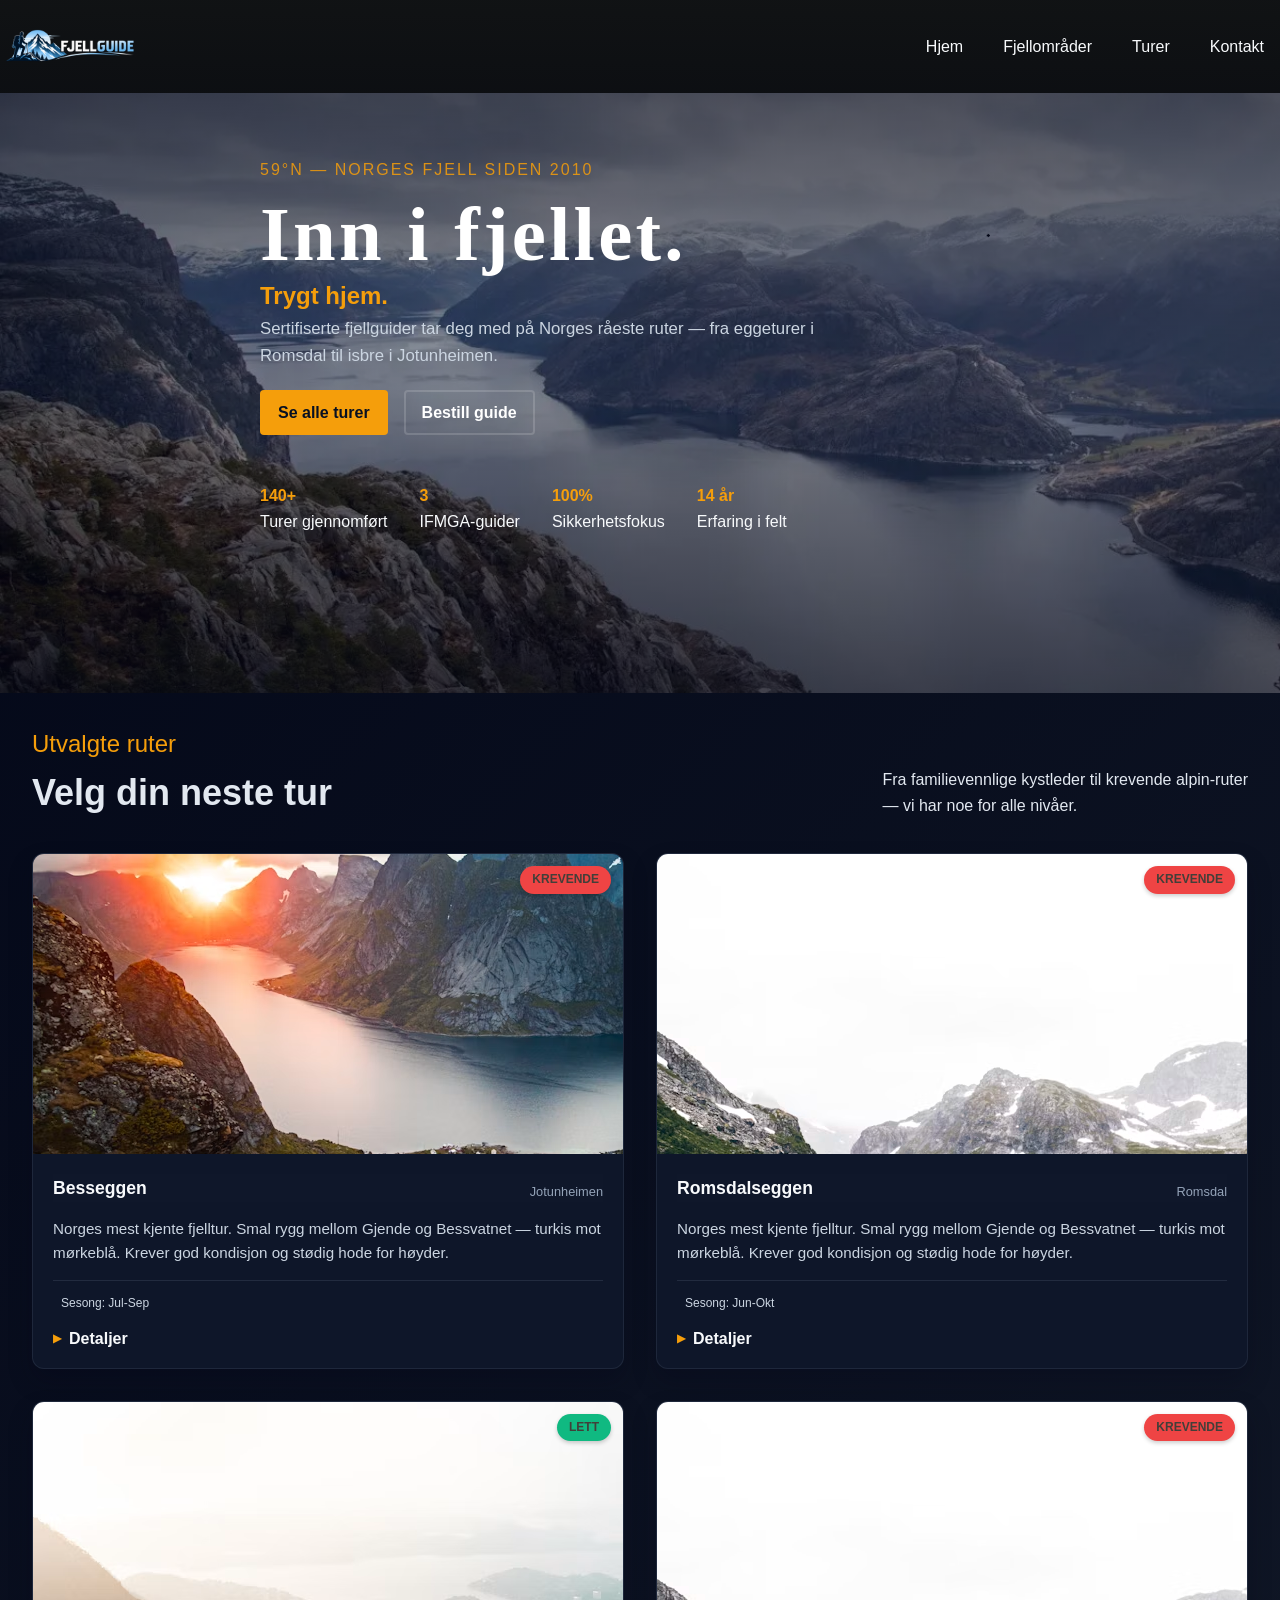
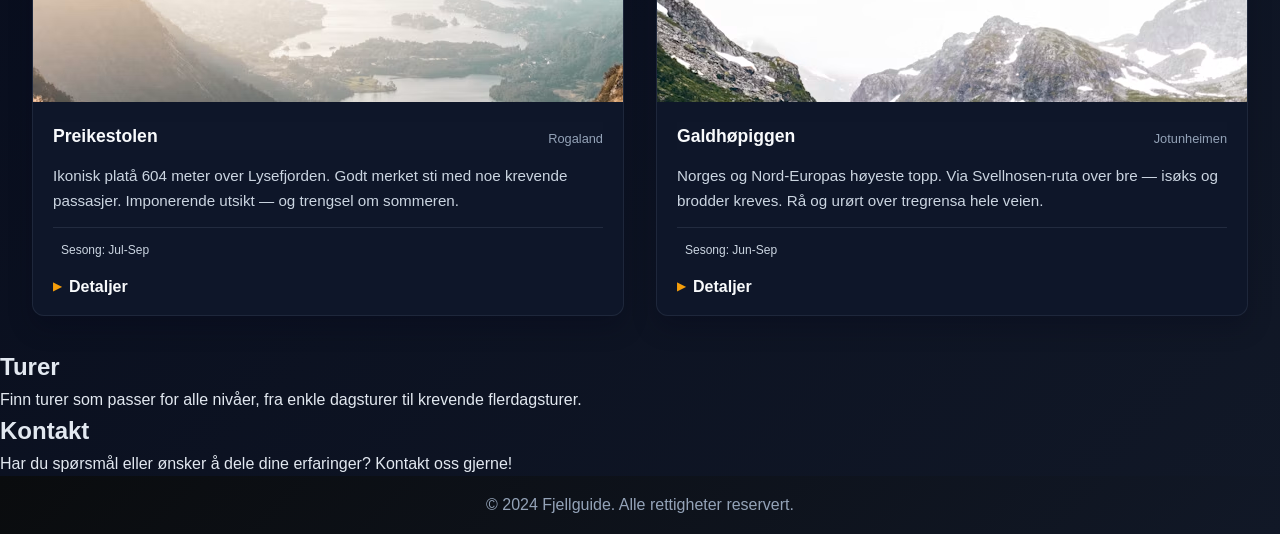
==== commit 83abcd62: "Enhance layout and styling for fjellområder section with new flexbox design and updated content" ====
--- a/index.html
+++ b/index.html
@@ -93,7 +93,22 @@
         </div>
       </section>
       <section id="fjellområder">
-        <h2>Fjellområder</h2>
+        <div class="topline-fjell">
+            Utvalgte ruter
+          </div>
+        <div class="fjell-section">
+          
+           <div class="fjell-header">
+            <h2>Velg din neste tur</h2>
+          </div>
+          
+          <div class="fjell-tekst">
+            <p>Fra familievennlige kystleder til krevende alpin-ruter </p>
+              <p> — vi har noe for alle nivåer.</p>
+          </div>
+          
+        </div>
+       
         <div class="routes-grid">
           <article class="route-card">
             <figure class="card-media">
@@ -145,8 +160,8 @@
           <article class="route-card">
             <figure class="card-media">
               <img
-                src="images/Besseggen-ryggen.avif"
-                alt="Besseggen"
+                src="images/photo-1520900575852-d7f230066c2d.avif"
+                alt="Romsdalseggen"
                 loading="lazy"
               />
               <figcaption>
@@ -156,8 +171,8 @@
 
             <div class="card-body">
               <header class="card-header">
-                <h3 class="card-title">Besseggen</h3>
-                <span class="card-subtitle">Jotunheimen</span>
+                <h3 class="card-title">Romsdalseggen</h3>
+                <span class="card-subtitle">Romsdal</span>
               </header>
 
               <p>
@@ -167,22 +182,22 @@
               </p>
 
               <div class="card-footer">
-                <div class="season">Sesong: Jul-Sep</div>
+                <div class="season">Sesong: Jun-Okt</div>
 
                 <details>
                   <summary><span>Detaljer</span></summary>
                   <div class="detail-stats-grid">
                     <div class="stat-item">
                       <div class="detail-label">Varighet</div>
-                      <div class="detail-value">6–8 timer</div>
+                      <div class="detail-value">7–9 timer</div>
                     </div>
                     <div class="stat-item">
                       <div class="detail-label">Høyde</div>
-                      <div class="detail-value">1743 moh</div>
+                      <div class="detail-value">1550 moh</div>
                     </div>
                     <div class="stat-item">
                       <div class="detail-label">Distanse</div>
-                      <div class="detail-value">18 km</div>
+                      <div class="detail-value">23 km</div>
                     </div>
                   </div>
                 </details>
@@ -192,8 +207,53 @@
           <article class="route-card">
             <figure class="card-media">
               <img
-                src="images/Besseggen-ryggen.avif"
-                alt="Besseggen"
+                src="images/photo-1568376843280-2f6211bff966.avif"
+                alt="Preikestolen"
+                loading="lazy"
+              />
+              <figcaption>
+                <span class="difficulty-badge lett">Lett</span>
+              </figcaption>
+            </figure>
+
+            <div class="card-body">
+              <header class="card-header">
+                <h3 class="card-title">Preikestolen</h3>
+                <span class="card-subtitle">Rogaland</span>
+              </header>
+
+              <p>
+                Ikonisk platå 604 meter over Lysefjorden. Godt merket sti med noe krevende passasjer. Imponerende utsikt — og trengsel om sommeren.
+              </p>
+
+              <div class="card-footer">
+                <div class="season">Sesong: Jul-Sep</div>
+
+                <details>
+                  <summary><span>Detaljer</span></summary>
+                  <div class="detail-stats-grid">
+                    <div class="stat-item">
+                      <div class="detail-label">Varighet</div>
+                      <div class="detail-value">3-4 timer</div>
+                    </div>
+                    <div class="stat-item">
+                      <div class="detail-label">Høyde</div>
+                      <div class="detail-value">604 moh</div>
+                    </div>
+                    <div class="stat-item">
+                      <div class="detail-label">Distanse</div>
+                      <div class="detail-value">8 km</div>
+                    </div>
+                  </div>
+                </details>
+              </div>
+            </div>
+          </article>
+          <article class="route-card">
+            <figure class="card-media">
+              <img
+                src="images/photo-1520900575852-d7f230066c2d.avif"
+                alt="Galdhøpiggen"
                 loading="lazy"
               />
               <figcaption>
@@ -203,80 +263,31 @@
 
             <div class="card-body">
               <header class="card-header">
-                <h3 class="card-title">Besseggen</h3>
+                <h3 class="card-title">Galdhøpiggen</h3>
                 <span class="card-subtitle">Jotunheimen</span>
               </header>
 
               <p>
-                Norges mest kjente fjelltur. Smal rygg mellom Gjende og
-                Bessvatnet — turkis mot mørkeblå. Krever god kondisjon og stødig
-                hode for høyder.
+                Norges og Nord-Europas høyeste topp. Via Svellnosen-ruta over bre — isøks og brodder kreves. Rå og urørt over tregrensa hele veien.
               </p>
 
               <div class="card-footer">
-                <div class="season">Sesong: Jul-Sep</div>
+                <div class="season">Sesong: Jun-Sep</div>
 
                 <details>
                   <summary><span>Detaljer</span></summary>
                   <div class="detail-stats-grid">
                     <div class="stat-item">
                       <div class="detail-label">Varighet</div>
-                      <div class="detail-value">6–8 timer</div>
+                      <div class="detail-value">8-10 timer</div>
                     </div>
                     <div class="stat-item">
                       <div class="detail-label">Høyde</div>
-                      <div class="detail-value">1743 moh</div>
+                      <div class="detail-value">2469 moh</div>
                     </div>
                     <div class="stat-item">
                       <div class="detail-label">Distanse</div>
-                      <div class="detail-value">18 km</div>
-                    </div>
-                  </div>
-                </details>
-              </div>
-            </div>
-          </article>
-          <article class="route-card">
-            <figure class="card-media">
-              <img
-                src="images/Besseggen-ryggen.avif"
-                alt="Besseggen"
-                loading="lazy"
-              />
-              <figcaption>
-                <span class="difficulty-badge krevende">Krevende</span>
-              </figcaption>
-            </figure>
-
-            <div class="card-body">
-              <header class="card-header">
-                <h3 class="card-title">Besseggen</h3>
-                <span class="card-subtitle">Jotunheimen</span>
-              </header>
-
-              <p>
-                Norges mest kjente fjelltur. Smal rygg mellom Gjende og
-                Bessvatnet — turkis mot mørkeblå. Krever god kondisjon og stødig
-                hode for høyder.
-              </p>
-
-              <div class="card-footer">
-                <div class="season">Sesong: Jul-Sep</div>
-
-                <details>
-                  <summary><span>Detaljer</span></summary>
-                  <div class="detail-stats-grid">
-                    <div class="stat-item">
-                      <div class="detail-label">Varighet</div>
-                      <div class="detail-value">6–8 timer</div>
-                    </div>
-                    <div class="stat-item">
-                      <div class="detail-label">Høyde</div>
-                      <div class="detail-value">1743 moh</div>
-                    </div>
-                    <div class="stat-item">
-                      <div class="detail-label">Distanse</div>
-                      <div class="detail-value">18 km</div>
+                      <div class="detail-value">16 km</div>
                     </div>
                   </div>
                 </details>
--- a/css/styles.css
+++ b/css/styles.css
@@ -281,11 +281,37 @@
   font-size: 1rem;
 }
 
+.fjell-section {
+  display: flex;             
+  justify-content: space-between; 
+  align-items: center;       
+  flex-wrap: wrap;           
+  gap: 2rem;                 
+  margin-bottom: 2rem;
+  margin-right: 2rem;
+}
+
+
+
+.fjell-header {
+  display: flex;
+  justify-content: start;
+  margin-left: 2rem;  
+  font-size: 1.5rem;
+}
+
+.topline-fjell {
+  margin-top: 2rem;
+  margin-left: 2rem;
+  color: #f59e0b;
+  font-size: 1.5rem;
+}
+
 .routes-grid {
   display: grid;
   grid-template-columns: repeat(auto-fit, minmax(450px, 1fr));
-  gap: 1em;
-  margin: 1rem;
+  gap: 2rem;
+  margin: 2rem;
 }
 
 .route-card {
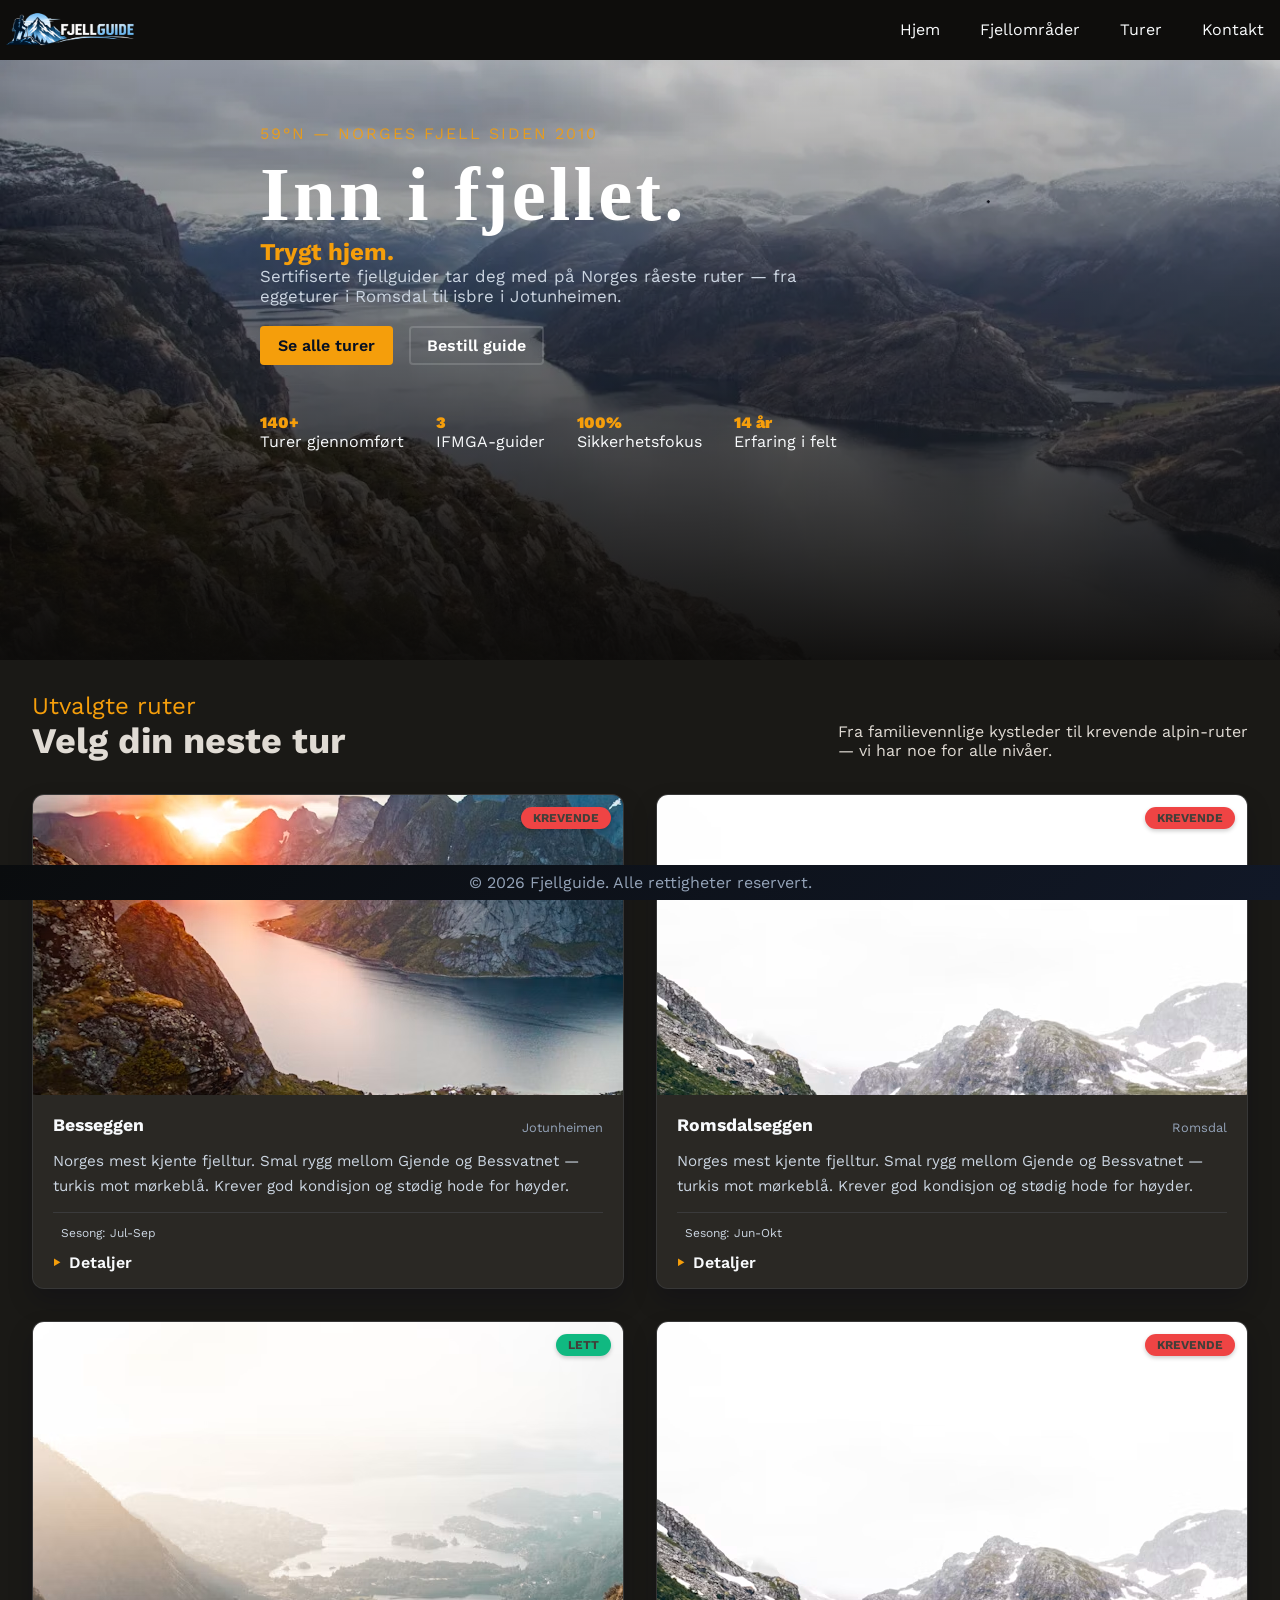
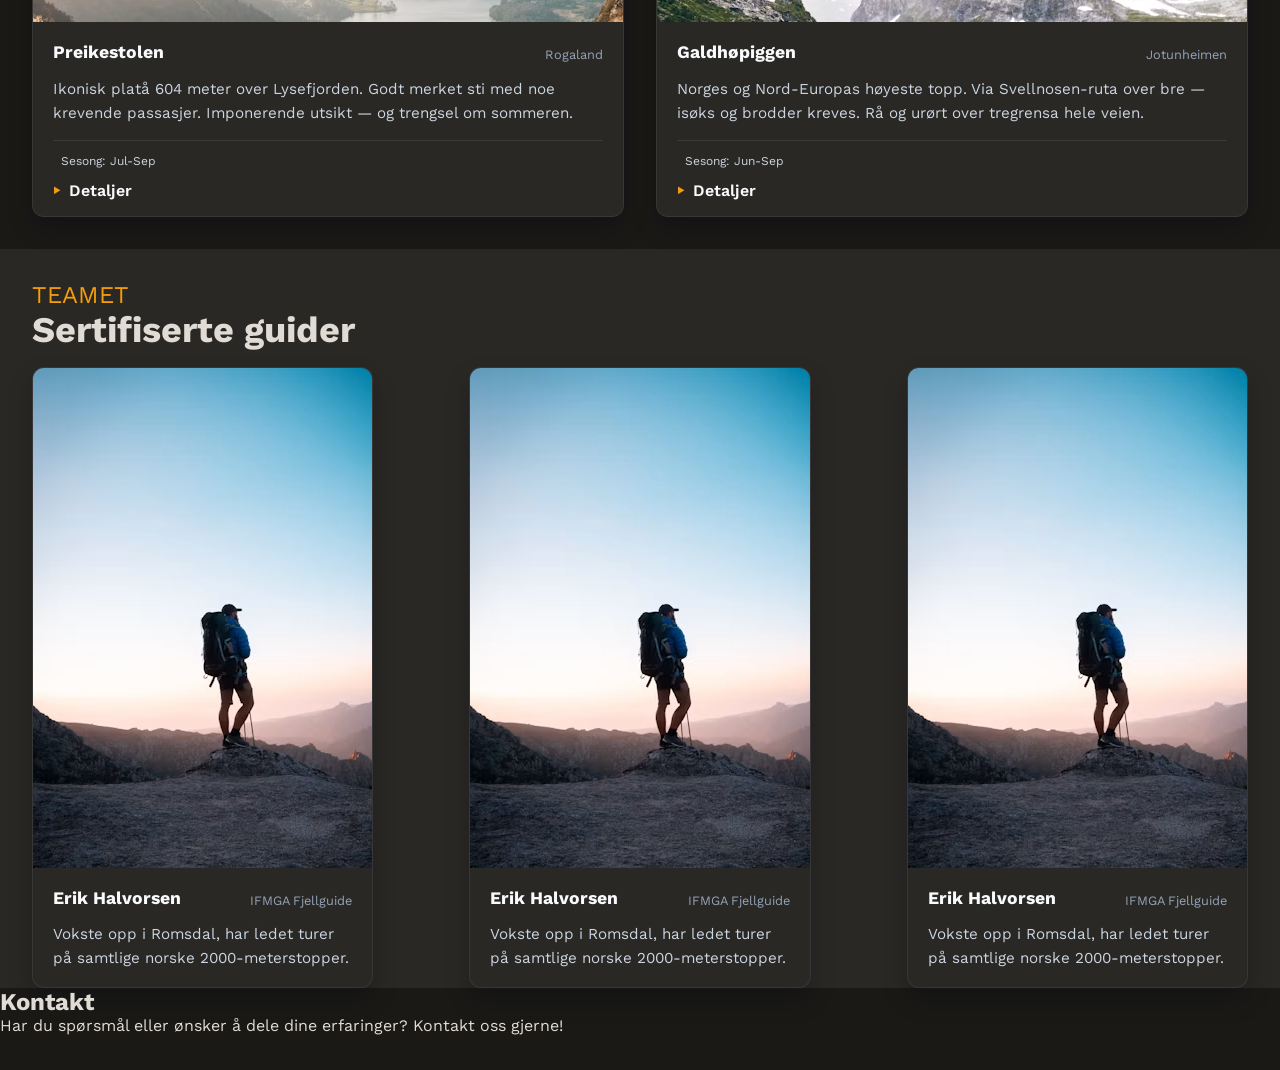
==== commit 668af0b4: "Refactor CSS variables and enhance layout for improved styling and responsiveness in index.html" ====
--- a/index.html
+++ b/index.html
@@ -34,7 +34,7 @@
           </label>
 
           <ul class="nav-menu">
-            <li><a href="#home">Hjem</a></li>
+            <li><a href="index.html">Hjem</a></li>
             <li><a href="#fjellområder">Fjellområder</a></li>
             <li><a href="#turer">Turer</a></li>
             <li><a href="#kontakt">Kontakt</a></li>
@@ -93,22 +93,18 @@
         </div>
       </section>
       <section id="fjellområder">
-        <div class="topline-fjell">
-            Utvalgte ruter
-          </div>
+        <div class="topline-fjell">Utvalgte ruter</div>
         <div class="fjell-section">
-          
-           <div class="fjell-header">
+          <div class="fjell-header">
             <h2>Velg din neste tur</h2>
           </div>
-          
+
           <div class="fjell-tekst">
-            <p>Fra familievennlige kystleder til krevende alpin-ruter </p>
-              <p> — vi har noe for alle nivåer.</p>
+            <p>Fra familievennlige kystleder til krevende alpin-ruter</p>
+            <p>— vi har noe for alle nivåer.</p>
           </div>
-          
-        </div>
-       
+        </div>
+
         <div class="routes-grid">
           <article class="route-card">
             <figure class="card-media">
@@ -223,7 +219,9 @@
               </header>
 
               <p>
-                Ikonisk platå 604 meter over Lysefjorden. Godt merket sti med noe krevende passasjer. Imponerende utsikt — og trengsel om sommeren.
+                Ikonisk platå 604 meter over Lysefjorden. Godt merket sti med
+                noe krevende passasjer. Imponerende utsikt — og trengsel om
+                sommeren.
               </p>
 
               <div class="card-footer">
@@ -268,7 +266,9 @@
               </header>
 
               <p>
-                Norges og Nord-Europas høyeste topp. Via Svellnosen-ruta over bre — isøks og brodder kreves. Rå og urørt over tregrensa hele veien.
+                Norges og Nord-Europas høyeste topp. Via Svellnosen-ruta over
+                bre — isøks og brodder kreves. Rå og urørt over tregrensa hele
+                veien.
               </p>
 
               <div class="card-footer">
@@ -296,12 +296,60 @@
           </article>
         </div>
       </section>
-      <section id="turer">
-        <h2>Turer</h2>
-        <p>
-          Finn turer som passer for alle nivåer, fra enkle dagsturer til
-          krevende flerdagsturer.
-        </p>
+      <section id="turer" class="trips">
+        <div class="topline-trips">TEAMET</div>
+        <div class="trips-header">
+          <h2>Sertifiserte guider</h2>
+        </div>
+        <div class="trips-grid">
+          <article class="guide-card">
+            <figure class="guide-media">
+              <img src="images/photo-1586022045497-31fcf76fa6cc.avif" />
+            </figure>
+            <div class="card-body">
+              <header class="card-header">
+                <h3 class="card-title">Erik Halvorsen</h3>
+                <span class="card-subtitle">IFMGA Fjellguide</span>
+              </header>
+              <p>
+                Vokste opp i Romsdal, har ledet turer på samtlige norske
+                2000-meterstopper.
+              </p>
+            </div>
+          </article>
+
+          <article class="guide-card">
+            <figure class="guide-media">
+              <img src="images/photo-1586022045497-31fcf76fa6cc.avif" />
+            </figure>
+            <div class="card-body">
+              <header class="card-header">
+                <h3 class="card-title">Erik Halvorsen</h3>
+                <span class="card-subtitle">IFMGA Fjellguide</span>
+              </header>
+              <p>
+                Vokste opp i Romsdal, har ledet turer på samtlige norske
+                2000-meterstopper.
+              </p>
+            </div>
+          </article>
+          <article class="guide-card">
+            <figure class="guide-media">
+              <img src="images/photo-1586022045497-31fcf76fa6cc.avif" />
+            </figure>
+            <div class="card-body">
+              <header class="card-header">
+                <h3 class="card-title">Erik Halvorsen</h3>
+                <span class="card-subtitle">IFMGA Fjellguide</span>
+              </header>
+              <p>
+                Vokste opp i Romsdal, har ledet turer på samtlige norske
+                2000-meterstopper.
+              </p>
+            </div>
+          </article>
+        </div>
+    
       </section>
       <section id="kontakt">
         <h2>Kontakt</h2>
@@ -312,7 +360,7 @@
       </section>
     </main>
     <footer>
-      <p>&copy; 2024 Fjellguide. Alle rettigheter reservert.</p>
+      <p>&copy; 2026 Fjellguide. Alle rettigheter reservert.</p>
     </footer>
   </body>
 </html>
--- a/css/styles.css
+++ b/css/styles.css
@@ -1,3 +1,5 @@
+@import url('https://fonts.googleapis.com/css2?family=Roboto+Slab:wght@300;400;600;700;900&family=Work+Sans:wght@300;400;500;600&family=JetBrains+Mono:wght@400;500&display=swap');
+
 * {
   margin: 0;
   padding: 0;
@@ -9,20 +11,32 @@
   --primary-color: #f59e0b;
   --background: #111827;
   --transition: 0.25s ease;
+  --stone-950: #0d0c0b;
+  --stone-900: #1a1916;
+  --stone-800: #2a2824;
+  --stone-700: #3d3a34;
+  --stone-600: #57534a;
+  --stone-400: #9c958a;
+  --stone-300: #c4bdb4;
+  --stone-200: #e0dbd4;
+  --stone-100: #f2ede8;
+  --amber:      #f59e0b;
+  --amber-lt:   #fcd34d;
+
+  --font-display: 'Roboto Slab', Georgia, serif;
+  --font-body:    'Work Sans', system-ui, sans-serif;
+  --font-mono:    'JetBrains Mono', monospace;
   interpolate-size: allow-keywords;
 }
 
 html, body {   
     margin: 0;
-    overflow-x: hidden;
 }
 
 body {
-  font-family: Arial, sans-serif;
-  line-height: 1.6;
-  color: #e2e8f0;
-  font-size: 1rem;
-  background: linear-gradient(135deg, #020617 0%, #111827 100%);
+  background: var(--stone-900);
+  color: var(--stone-200);
+  font-family: var(--font-body);  
 }
 
 .card-body {
@@ -37,24 +51,33 @@
 }
 
 header {
-  position: relative;
-  background: linear-gradient(180deg, rgba(17, 19, 20, 0.96), rgba(13, 15, 18, 0.96));
+  background: rgba(13,12,11,0.85);
+  backdrop-filter: blur(12px);
   display: flex;
   align-items: center;
-  justify-content: space-between;   
-}
+  justify-content: space-between;
+  position: sticky;
+  top: 0;
+  z-index: 100;
+  width: 100%;
+  
+}  
 
 footer {
   background: linear-gradient(135deg, #0a0c0e 0%, #111827 100%);
   text-align: center;
-  padding: 1rem 1.2rem;
+  padding: 0.5rem 1rem;
   color: #94a3b8;  
+  position: sticky;
+  bottom: 0;
+  z-index: 100;
+  width: 100%;
 }
 
 .logo {
   width: 140px;
-  height: auto;
-  border-radius: 10%;
+  height: 60px;
+  border-radius: 2%;
   object-fit: cover;
 }
 
@@ -177,7 +200,12 @@
 .hero-overlay {
   position: absolute;
   inset: 0;
-  background: linear-gradient(180deg, rgba(2, 6, 23, 0.7) 0%, rgba(2, 6, 23, 0.4) 50%, rgba(2, 6, 23, 0.7) 100%);
+  background: linear-gradient(
+    to top,
+    rgba(13,12,11,0.97) 0%,
+    rgba(13,12,11,0.55) 50%,
+    rgba(13,12,11,0.2) 100%
+  );
   display: flex;
   flex-direction: column;
   justify-content: flex-start;
@@ -314,8 +342,7 @@
   margin: 2rem;
 }
 
-.route-card {
-  background: rgba(15, 23, 42, 0.96);
+.route-card { 
   border: 1px solid rgba(148, 163, 184, 0.12);
   border-radius: 12px;
   overflow: hidden;  
@@ -325,6 +352,7 @@
   flex-direction: column;
   min-width: 0;
   max-width: 600px;
+  background: var(--stone-800);
 }
 
 .route-card:hover {
@@ -359,7 +387,7 @@
   align-items: flex-end;
   gap: 0.75rem;
   margin: 0;
-  background: rgba(15, 23, 42, 0.96);
+  background: var(--stone-800);
 }
 
 .card-title {
@@ -515,7 +543,46 @@
   padding: 0.75rem 0.85rem 0.85rem;
 }
 
-
+.trips {
+  background-color: var(--stone-800);
+  padding-top: 2rem;
+}
+
+.topline-trips {
+  color: #f59e0b;
+  margin-left: 2rem;
+  font-size: 1.5rem;
+  
+}
+
+.trips-header {
+  margin-left: 2rem;  
+  font-size: 1.5rem;
+  
+}
+
+.guide-card {
+  background: var(--stone-800);
+  border: 1px solid rgba(148, 163, 184, 0.12);
+  border-radius: 12px;
+  overflow: hidden;  
+  box-shadow: 0 12px 24px rgba(2, 6, 23, 0.22);
+  transition: transform 0.25s ease, box-shadow 0.25s ease;
+  display: flex;
+  flex-direction: column;
+  min-width: 0;
+  max-width: 400px;
+  margin-left: 2rem;
+  margin-top: 1rem;
+  margin-right: 2rem;
+}
+
+.trips-grid {
+  display: grid;
+  grid-template-columns: repeat(auto-fit, minmax(300px, 1fr));
+  gap: 2rem;
+  
+}
 
 
 
@@ -533,6 +600,8 @@
       padding: 0.5rem 0.5rem;
       gap: 0.5rem;
       justify-content: space-between;
+      position: sticky;
+      top: 0;
     }
 
     .header-content {
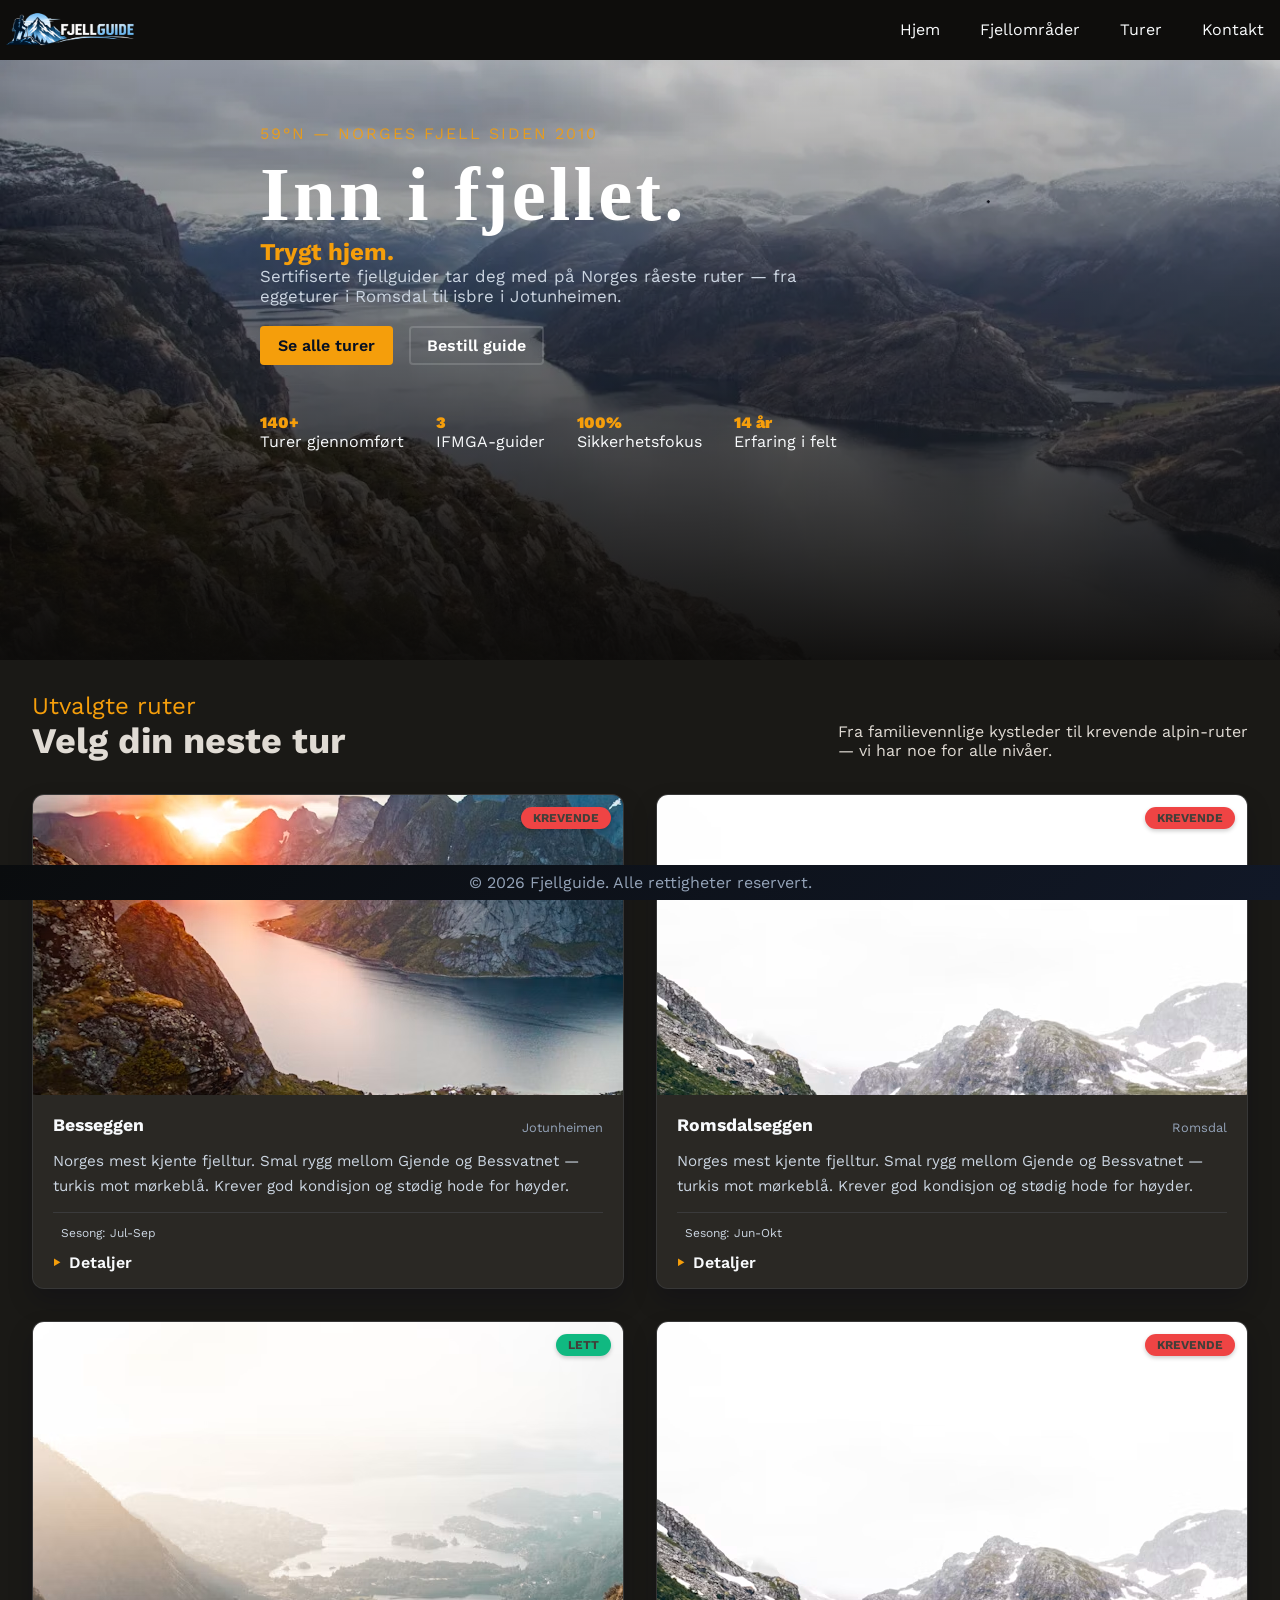
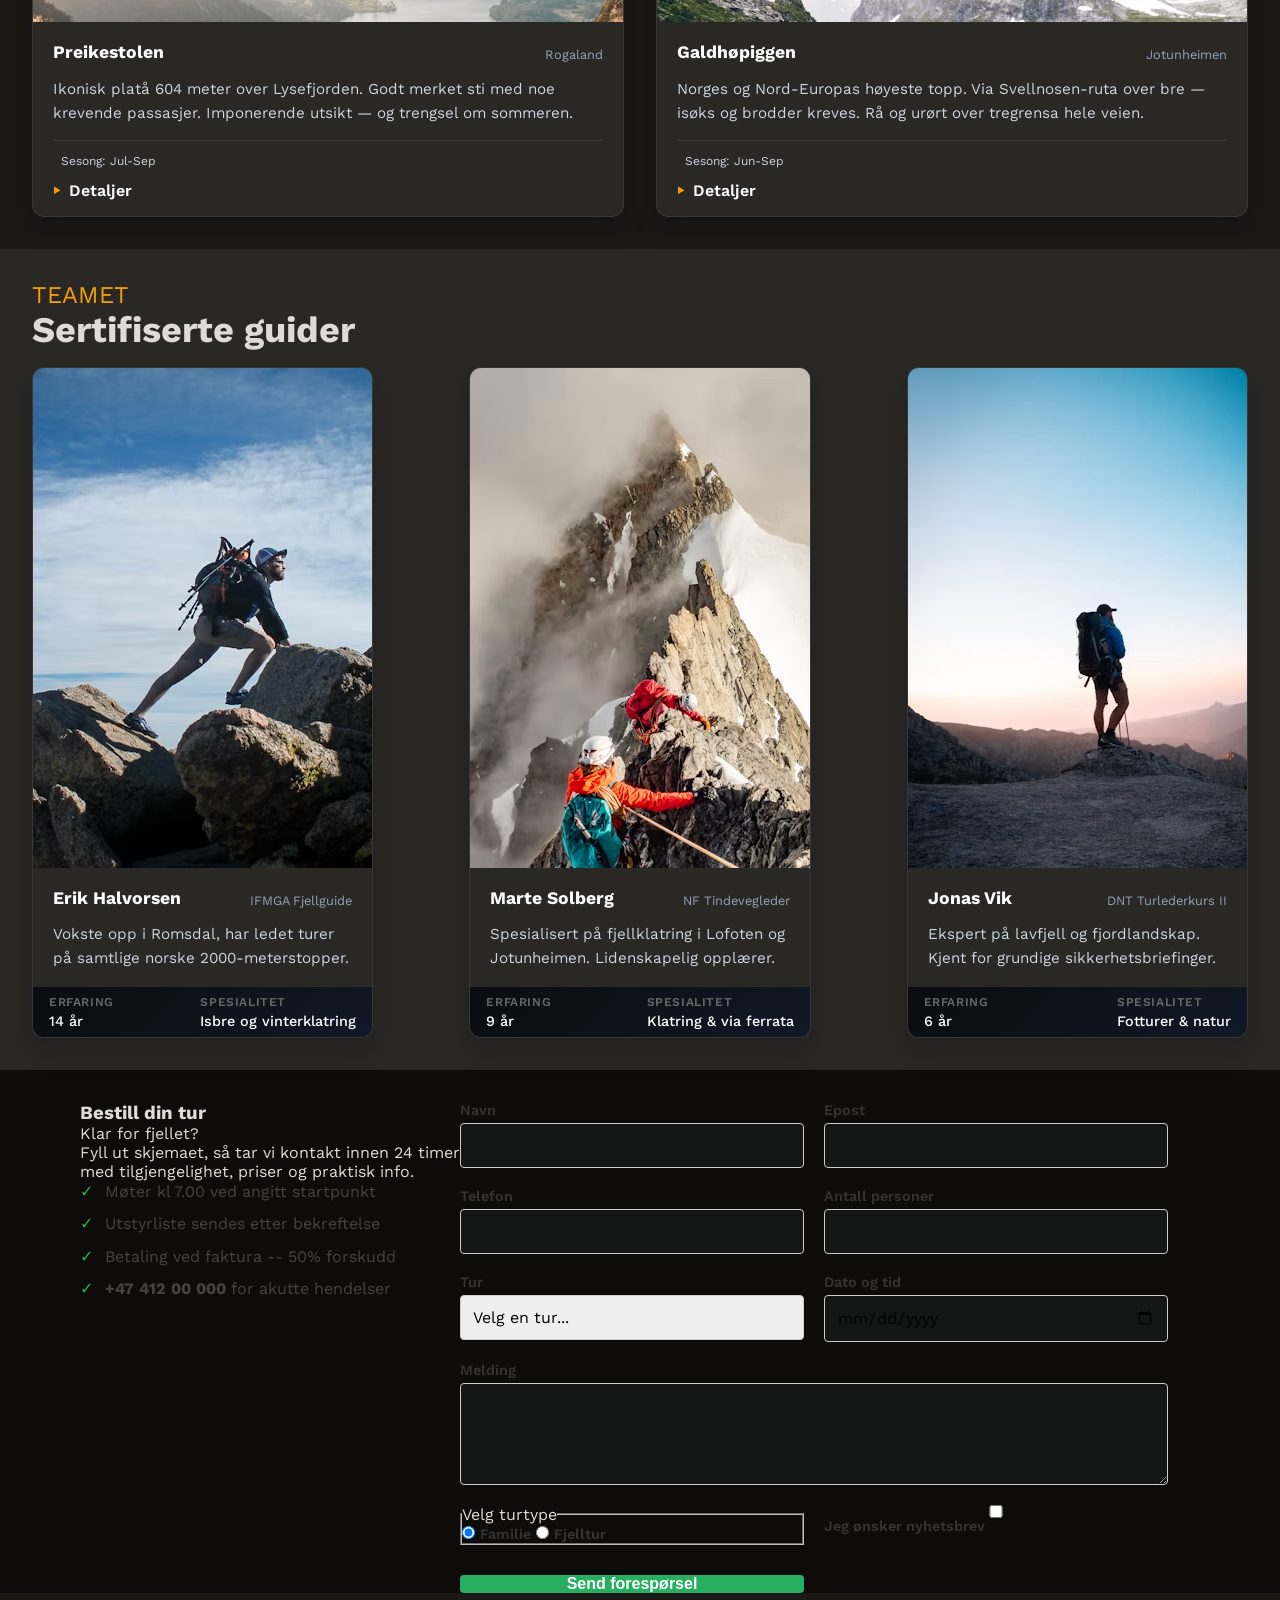
==== commit 4bbc102c: "Enhance trips section with new guide cards, updated images, and booking form for improved user exper" ====
--- a/index.html
+++ b/index.html
@@ -304,7 +304,7 @@
         <div class="trips-grid">
           <article class="guide-card">
             <figure class="guide-media">
-              <img src="images/photo-1586022045497-31fcf76fa6cc.avif" />
+              <img src="images/photo-1502126324834-38f8e02d7160.avif" />
             </figure>
             <div class="card-body">
               <header class="card-header">
@@ -316,47 +316,162 @@
                 2000-meterstopper.
               </p>
             </div>
-          </article>
-
+            <footer class="card-footer__stats">
+              <dl class="card-footer__stat-list">
+                <div class="card-footer__stat-item">
+                  <dt class="card-footer__label">ERFARING</dt>
+                  <dd class="card-footer__value">14 år</dd>
+                </div>
+
+                <div class="card-footer__stat-item">
+                  <dt class="card-footer__label">SPESIALITET</dt>
+                  <dd class="card-footer__value">Isbre og vinterklatring</dd>
+                </div>
+              </dl>
+            </footer>
+          </article>
+
+          <article class="guide-card">
+            <figure class="guide-media">
+              <img src="images/photo-1597250861267-429663f244a8.avif" />
+            </figure>
+            <div class="card-body">
+              <header class="card-header">
+                <h3 class="card-title">Marte Solberg</h3>
+                <span class="card-subtitle">NF Tindevegleder</span>
+              </header>
+              <p>
+                Spesialisert på fjellklatring i Lofoten og Jotunheimen.
+                Lidenskapelig opplærer.
+              </p>
+            </div>
+            <footer class="card-footer__stats">
+              <dl class="card-footer__stat-list">
+                <div class="card-footer__stat-item">
+                  <dt class="card-footer__label">ERFARING</dt>
+                  <dd class="card-footer__value">9 år</dd>
+                </div>
+
+                <div class="card-footer__stat-item">
+                  <dt class="card-footer__label">SPESIALITET</dt>
+                  <dd class="card-footer__value">Klatring & via ferrata</dd>
+                </div>
+              </dl>
+            </footer>
+          </article>
           <article class="guide-card">
             <figure class="guide-media">
               <img src="images/photo-1586022045497-31fcf76fa6cc.avif" />
             </figure>
             <div class="card-body">
               <header class="card-header">
-                <h3 class="card-title">Erik Halvorsen</h3>
-                <span class="card-subtitle">IFMGA Fjellguide</span>
-              </header>
-              <p>
-                Vokste opp i Romsdal, har ledet turer på samtlige norske
-                2000-meterstopper.
-              </p>
-            </div>
-          </article>
-          <article class="guide-card">
-            <figure class="guide-media">
-              <img src="images/photo-1586022045497-31fcf76fa6cc.avif" />
-            </figure>
-            <div class="card-body">
-              <header class="card-header">
-                <h3 class="card-title">Erik Halvorsen</h3>
-                <span class="card-subtitle">IFMGA Fjellguide</span>
-              </header>
-              <p>
-                Vokste opp i Romsdal, har ledet turer på samtlige norske
-                2000-meterstopper.
-              </p>
-            </div>
+                <h3 class="card-title">Jonas Vik</h3>
+                <span class="card-subtitle">DNT Turlederkurs II</span>
+              </header>
+              <p>
+                Ekspert på lavfjell og fjordlandskap. Kjent for grundige
+                sikkerhetsbriefinger.
+              </p>
+            </div>
+            <footer class="card-footer__stats">
+              <dl class="card-footer__stat-list">
+                <div class="card-footer__stat-item">
+                  <dt class="card-footer__label">ERFARING</dt>
+                  <dd class="card-footer__value">6 år</dd>
+                </div>
+
+                <div class="card-footer__stat-item">
+                  <dt class="card-footer__label">SPESIALITET</dt>
+                  <dd class="card-footer__value">Fotturer & natur</dd>
+                </div>
+              </dl>
+            </footer>
           </article>
         </div>
-    
       </section>
-      <section id="kontakt">
-        <h2>Kontakt</h2>
-        <p>
-          Har du spørsmål eller ønsker å dele dine erfaringer? Kontakt oss
-          gjerne!
-        </p>
+      <section id="kontakt" class="contact">
+        <article class="booking-container">
+          <div class="booking-info">
+            <h3>Bestill din tur</h3>
+            <p>Klar for fjellet?</p>
+            <p>Fyll ut skjemaet, så tar vi kontakt innen 24 timer</p>
+            <p>med tilgjengelighet, priser og praktisk info.</p>
+            <ul class="booking-list">
+              <li>Møter kl 7.00 ved angitt startpunkt</li>
+              <li>Utstyrliste sendes etter bekreftelse</li>
+              <li>Betaling ved faktura -- 50% forskudd</li>
+              <li><strong>+47 412 00 000</strong> for akutte hendelser</li>
+            </ul>
+          </div>
+
+          <form class="booking-form" action="#" method="post">
+            <div class="form-group">
+              <label for="name">Navn</label>
+              <input id="name" type="text" required />
+            </div>
+
+            <div class="form-group">
+              <label for="email">Epost</label>
+              <input id="email" type="email" required />
+            </div>
+
+            <div class="form-group">
+              <label for="phone">Telefon</label>
+              <input id="phone" type="tel" pattern="[0-9]{8}" required />
+            </div>
+
+          
+
+            <div class="form-group">
+              <label for="people">Antall personer</label>
+              <input id="people" type="number" />
+            </div>
+
+            <div class="form-group">
+              <label for="trip">Tur</label>
+              <select id="trip" name="trip">
+                <option value="" disabled selected>Velg en tur...</option>
+                <option value="isbre-tour">Isbre-guidet tur</option>
+                <option value="winter-climbing">Vinterklatring</option>
+                <option value="peak-bagging">Toppstigning (Alpint)</option>
+                <option value="custom">Egen forespørsel</option>
+              </select>
+            </div>
+
+            <div class="form-group">
+              <label for="date">Dato og tid</label>
+              <input id="date" type="date" />
+            </div>
+
+            <div class="form-group form-group--full-width">
+              <label for="message">Melding</label>
+              <textarea id="message" rows="4"></textarea>
+            </div>
+
+              <fieldset>
+              <legend>Velg turtype</legend>
+
+              <input
+                type="radio"
+                id="familie"
+                name="turtype"
+                value="familie"
+                checked
+              />
+              <label for="familie">Familie</label>
+
+              <input type="radio" id="fjell" name="turtype" value="fjell" />
+              <label for="fjell">Fjelltur</label>
+            </fieldset>
+
+            <div class="form-group">
+              <input type="checkbox" id="nyhetsbrev" name="nyhetsbrev" />
+              <label for="nyhetsbrev">Jeg ønsker nyhetsbrev</label>
+            </div>
+
+            <button type="submit" class="btn-submit">Send forespørsel</button>
+          </form>
+        </article>
       </section>
     </main>
     <footer>
--- a/css/styles.css
+++ b/css/styles.css
@@ -545,7 +545,8 @@
 
 .trips {
   background-color: var(--stone-800);
-  padding-top: 2rem;
+  padding-top: 2rem;  
+  padding-bottom: 2rem;
 }
 
 .topline-trips {
@@ -577,14 +578,150 @@
   margin-right: 2rem;
 }
 
+.guide-media img {
+  object-fit: cover;
+  display: block; 
+}
+
+
 .trips-grid {
   display: grid;
-  grid-template-columns: repeat(auto-fit, minmax(300px, 1fr));
+  grid-template-columns: repeat(auto-fit, minmax(400px, 1fr));
   gap: 2rem;
   
 }
 
-
+.card-footer__stat-list {
+  display: flex;
+  justify-content: space-between; 
+  gap: 16px;                     
+}
+
+.card-footer__stat-item {
+  display: flex;
+  flex-direction: column;       
+  text-align: left;              
+}
+
+.card-footer__label {
+  font-size: 0.75rem;
+  text-transform: uppercase;
+  letter-spacing: 0.05em;
+  color: #666;                  
+  font-weight: 600;
+  margin-bottom: 4px;            
+}
+
+.card-footer__value {
+  font-size: 0.9rem;
+  color: white;                   
+  font-weight: 500;
+  margin: 0;                     
+}
+
+.contact {
+  background-color: var(--stone-950);
+  padding-top: 2rem;
+  padding-left: 5rem;
+  padding-right: 7rem;
+}
+
+.booking-container { 
+  display: flex;
+  justify-content: space-between;
+}
+
+.booking-list {
+  list-style-type: none;
+  padding: 0;
+  margin: 0;
+}
+
+.booking-list li {
+  position: relative;
+  padding-left: 25px;
+  margin-bottom: 10px;
+  color: #444;
+  line-height: 1.4;
+}
+
+
+.booking-list li::before {
+  content: "✓"; 
+  position: absolute;
+  left: 0;
+  color: #27ae60; 
+  font-weight: bold;
+}
+
+
+.booking-form {
+  flex: 1; 
+  min-width: 300px;
+  max-width: 800px;
+  display: grid;
+  grid-template-columns: 1fr 1fr; 
+  gap: 20px;  
+}
+.form-group {
+  display: flex;
+  flex-direction: column;
+}
+
+
+.form-group--full-width {
+  grid-column: span 2; 
+}
+
+label {
+  font-size: 0.9rem;
+  margin-bottom: 5px;
+  font-weight: 600;
+  color: #333;
+}
+
+input, textarea {
+  padding: 12px;
+  border: 1px solid #ccc;
+  border-radius: 4px;
+  font-size: 1rem;
+  font-family: inherit;
+  transition: border-color 0.3s ease;
+  background-color: #141616;
+}
+
+input:focus, textarea:focus {
+  outline: 2px solid var(--stone-400);
+  border-color: #3498db; 
+  box-shadow: 0 0 5px rgba(52, 152, 219, 0.3);
+}
+
+
+.btn-submit {   
+  background-color: #27ae60;
+  color: white;
+  border: none;
+  border-radius: 4px;
+  font-size: 1rem;
+  font-weight: bold;
+  cursor: pointer;
+  transition: background-color 0.3s ease;
+  margin-top: 10px;
+}
+
+.btn-submit:hover {
+  background-color: #219150;
+}
+
+.form-group select {
+  width: 100%;           /* Fyller hele bredden av containeren */
+  padding: 12px;         /* Samme padding som input-feltene dine */
+  border: 1px solid #ccc;
+  border-radius: 4px;
+  font-size: 1rem;
+  font-family: inherit;
+  appearance: none;  
+}
 
 @media (max-width: 768px) {
     .menu-toggle {
@@ -750,4 +887,15 @@
       gap: 1rem 1.5rem;
     }
    
+}
+
+@media (max-width: 350px) {
+  .card-footer__stat-list {
+    flex-direction: column;      
+    gap: 12px;
+  }
+  
+  .card-footer__stat-item {
+    text-align: center;          
+  }
 }
